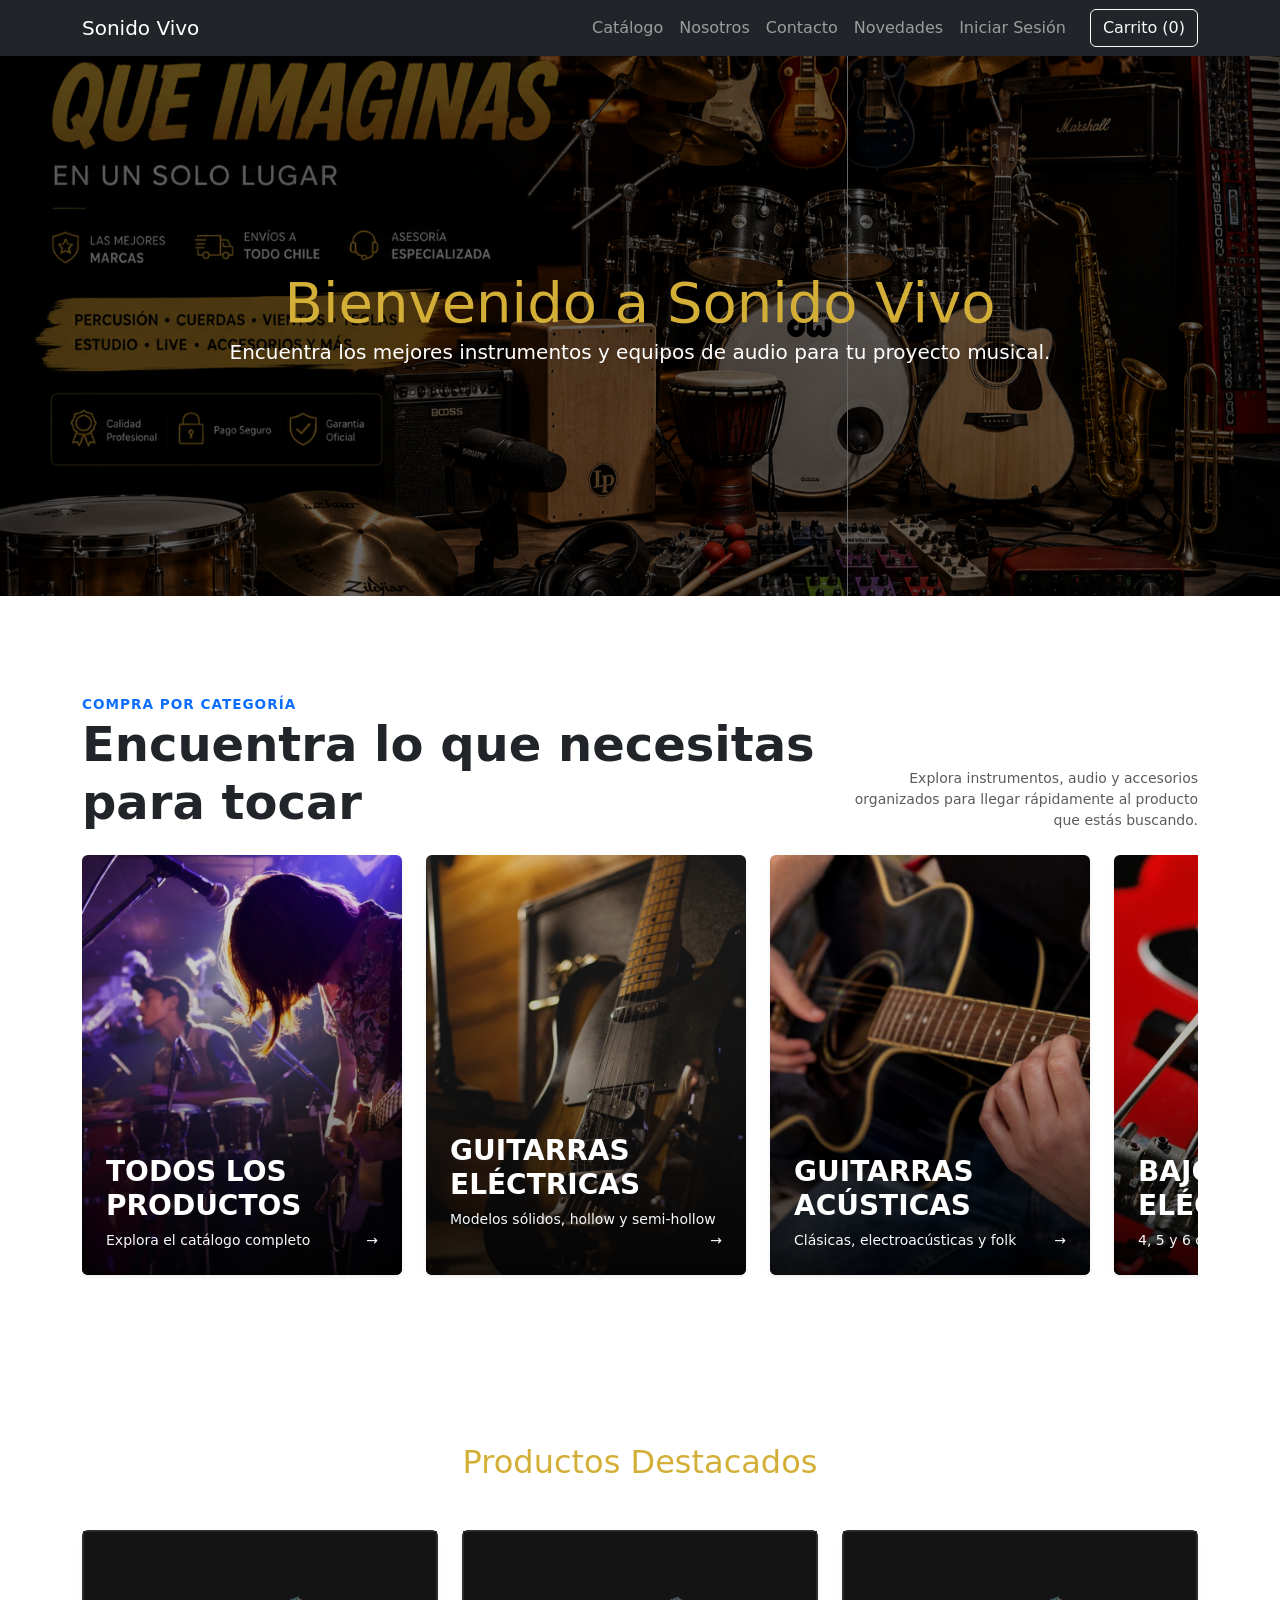
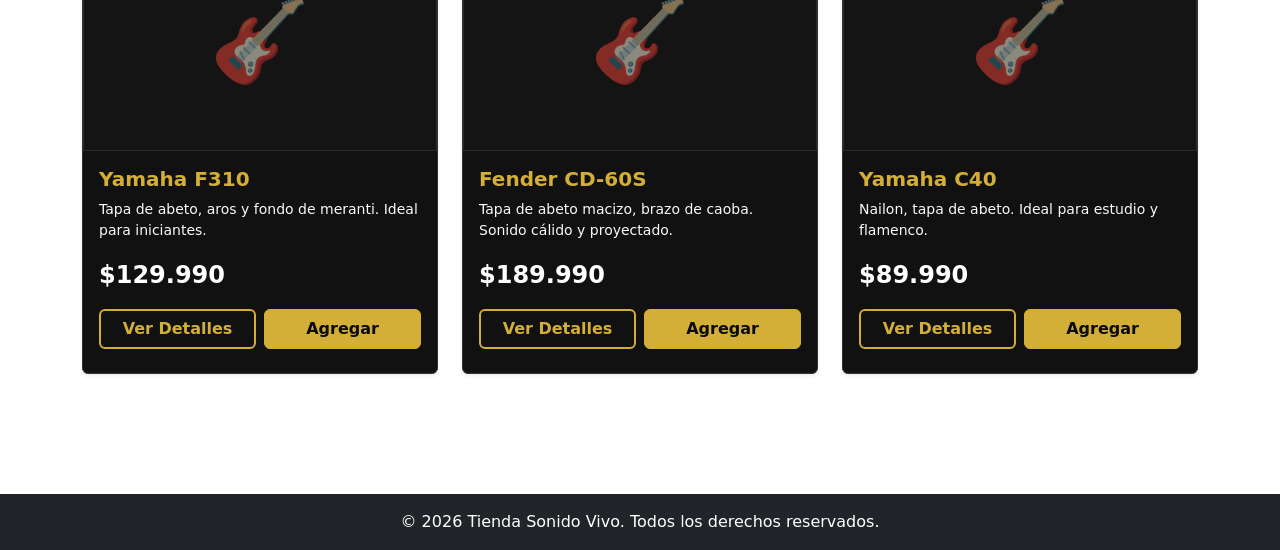
==== publico/index.html @ 6b42f7eb "Estructura de la vista publica y admin Tiene la logica del js y la vista html  que ve el publico y e" ====
<!DOCTYPE html>
<html lang="es">
<head>
    <meta charset="UTF-8">
    <meta name="viewport" content="width=device-width, initial-scale=1.0">
    <title>Sonido Vivo - Luxury Instruments</title>
    <!--Bootstrap-->
    <link href="https://cdn.jsdelivr.net/npm/bootstrap@5.3.8/dist/css/bootstrap.min.css" rel="stylesheet" integrity="sha384-sRIl4kxILFvY47J16cr9ZwB07vP4J8+LH7qKQnuqkuIAvNWLzeN8tE5YBujZqJLB" crossorigin="anonymous">
    <!--Css-->
    <link rel="stylesheet" href="../css/general.css">
</head>
<body>

    <!--Encabezado y navBar-->
    <header>
        <nav class="navbar navbar-expand-lg navbar-dark bg-dark">
        <div class="container">
            <a class="navbar-brand" href="index.html">Sonido Vivo</a>
            <button class="navbar-toggler" type="button" data-bs-toggle="collapse" data-bs-target="#menuPrincipal">
                <span class="navbar-toggler-icon"></span>
            </button>
            <div class="collapse navbar-collapse" id="menuPrincipal">
                <ul class="navbar-nav ms-auto">
                    <li class="nav-item"><a class="nav-link" href="catalogo_general.html">Catálogo</a></li>
                    <li class="nav-item"><a class="nav-link" href="nosotros.html">Nosotros</a></li>
                    <li class="nav-item"><a class="nav-link" href="contacto.html">Contacto</a></li>
                    <li class="nav-item"><a class="nav-link" href="novedades.html">Novedades</a></li>
                    <li class="nav-item"><a class="nav-link" href="login.html">Iniciar Sesión</a></li>
                </ul>
                <!-- Botón del carrito que abre el panel lateral -->
                <button class="btn btn-outline-light ms-3" type="button" data-bs-toggle="offcanvas" data-bs-target="#panelCarrito">
                    Carrito (<span id="contador-carrito">0</span>)
                </button>
            </div>
        </div>
        </nav>
    </header>
    

    <!-- Sección principal con Carrusel de Fondo -->
    <header class="position-relative w-100 hero-carrusel">
        
        <!-- Capa 1: Carrusel Autoplay (Fondo) -->
        <div id="carruselHeader" class="carousel slide carousel-fade h-100" data-bs-ride="carousel" data-bs-pause="false">
            <div class="carousel-inner h-100">
                <!-- Imagen 1 -->
                <div class="carousel-item active h-100" data-bs-interval="3500">
                    <img src="../img/banner1.png" class="d-block w-100 h-100" alt="Fondo Sonido Vivo 1">
                </div>
                <!-- Imagen 2 -->
                <div class="carousel-item h-100" data-bs-interval="3500">
                    <img src="../img/banner2.png" class="d-block w-100 h-100" alt="Fondo Sonido Vivo 2">
                </div>
                <!-- Imagen 3 -->
                <div class="carousel-item h-100" data-bs-interval="3500">
                    <img src="../img/banner3.png" class="d-block w-100 h-100" alt="Fondo Sonido Vivo 3">
                </div>
            </div>
        </div>

        <!-- Capa 2: Filtro oscuro -->
        <div class="position-absolute top-0 start-0 w-100 h-100 hero-capa-oscura"></div>

        <!-- Capa 3: Contenido estático sobre las imágenes -->
        <div class="position-absolute top-0 start-0 w-100 h-100 d-flex flex-column align-items-center justify-content-center text-center text-white hero-contenido">
            <div class="container">
                <h1 class="display-4 fw-bold, text-gold mb-0">Bienvenido a Sonido Vivo</h1>
                <p class="lead">Encuentra los mejores instrumentos y equipos de audio para tu proyecto musical.</p>
            </div>
        </div>
        
    </header>


    <!-- BUSCAR POR CATEGORIA-->
    <section class="container my-5 py-5">
        <div class="row mb-4 align-items-end">
            <div class="col-md-8">
                <span class="text-primary fw-bold text-uppercase" style="letter-spacing: 1px; font-size: 0.85rem;">Compra por categoría</span>
                <h2 class="display-5 fw-bold mb-0 text-dark">Encuentra lo que necesitas para tocar</h2>
            </div>
            <div class="col-md-4 text-md-end mt-3 mt-md-0 text-muted">
                <p class="mb-0 small">Explora instrumentos, audio y accesorios organizados para llegar rápidamente al producto que estás buscando.</p>
            </div>
        </div>

        <!-- Carrusel Horizontal -->
        <div class="d-flex flex-nowrap overflow-auto gap-4 pb-4" style="scrollbar-width: thin;">
            
            <!-- Tarjeta: Todos los productos -->
            <a href="catalogo_general.html" class="card text-white text-decoration-none border-0 shadow-sm flex-shrink-0 tarjeta-categoria" style="width: 320px; min-height: 420px;">
                <img src="../img/todos.webp" alt="Todos los productos" class="img-fondo">
                <div class="capa-gradiente"></div>
                <div class="card-body d-flex flex-column justify-content-end p-4 contenido-texto">
                    <h3 class="card-title fw-bold text-white text-uppercase">Todos los productos</h3>
                    <p class="card-text small text-light mb-0">Explora el catálogo completo <span class="float-end">→</span></p>
                </div>
            </a>

            <!-- Tarjeta: Guitarras Eléctricas -->
            <a href="catalogo_general.html?categoria=Guitarras Eléctricas" class="card text-white text-decoration-none border-0 shadow-sm flex-shrink-0 tarjeta-categoria" style="width: 320px; min-height: 420px;">
                <img src="../img/guitarras/guitarra_e.avif" alt="Guitarras Eléctricas" class="img-fondo">
                <div class="capa-gradiente"></div>
                <div class="card-body d-flex flex-column justify-content-end p-4 contenido-texto">
                    <h3 class="card-title fw-bold text-white text-uppercase">Guitarras Eléctricas</h3>
                    <p class="card-text small text-light mb-0">Modelos sólidos, hollow y semi-hollow <span class="float-end">→</span></p>
                </div>
            </a>

            <!-- Tarjeta: Guitarras Acústicas -->
            <a href="catalogo_general.html?categoria=Guitarras Acústicas" class="card text-white text-decoration-none border-0 shadow-sm flex-shrink-0 tarjeta-categoria" style="width: 320px; min-height: 420px;">
                <img src="../img/guitarras/guitarracatalogoHD.jpg" alt="Guitarras Acústicas" class="img-fondo">
                <div class="capa-gradiente"></div>
                <div class="card-body d-flex flex-column justify-content-end p-4 contenido-texto">
                    <h3 class="card-title fw-bold text-white text-uppercase">Guitarras Acústicas</h3>
                    <p class="card-text small text-light mb-0">Clásicas, electroacústicas y folk <span class="float-end">→</span></p>
                </div>
            </a>

            <!-- Tarjeta: Bajos Eléctricos -->
            <a href="catalogo_general.html?categoria=Bajos Eléctricos" class="card text-white text-decoration-none border-0 shadow-sm flex-shrink-0 tarjeta-categoria" style="width: 320px; min-height: 420px;">
                <img src="../img/bajos/bajos.jpg" alt="Bajos Eléctricos" class="img-fondo">
                <div class="capa-gradiente"></div>
                <div class="card-body d-flex flex-column justify-content-end p-4 contenido-texto">
                    <h3 class="card-title fw-bold text-white text-uppercase">Bajos Eléctricos</h3>
                    <p class="card-text small text-light mb-0">4, 5 y 6 cuerdas <span class="float-end">→</span></p>
                </div>
            </a>

            <!-- Tarjeta: Baterías -->
            <a href="catalogo_general.html?categoria=Baterías" class="card text-white text-decoration-none border-0 shadow-sm flex-shrink-0 tarjeta-categoria" style="width: 320px; min-height: 420px;">
                <img src="../img/baterias/drumscatalogoHD.jpg" alt="Baterías" class="img-fondo">
                <div class="capa-gradiente"></div>
                <div class="card-body d-flex flex-column justify-content-end p-4 contenido-texto">
                    <h3 class="card-title fw-bold text-white text-uppercase">Baterías</h3>
                    <p class="card-text small text-light mb-0">Acústicas, electrónicas y percusión <span class="float-end">→</span></p>
                </div>
            </a>

            <!-- Tarjeta: Teclados y Pianos -->
            <a href="catalogo_general.html?categoria=Teclados y Pianos" class="card text-white text-decoration-none border-0 shadow-sm flex-shrink-0 tarjeta-categoria" style="width: 320px; min-height: 420px;">
                <img src="../img/teclados/pianocatalogoHD.jpg" alt="Teclados y Pianos" class="img-fondo">
                <div class="capa-gradiente"></div>
                <div class="card-body d-flex flex-column justify-content-end p-4 contenido-texto">
                    <h3 class="card-title fw-bold text-white text-uppercase">Teclados y Pianos</h3>
                    <p class="card-text small text-light mb-0">Sintetizadores, controladores y pianos <span class="float-end">→</span></p>
                </div>
            </a>
            
            <!-- Tarjeta: Amplificadores -->
            <a href="catalogo_general.html?categoria=Amplificadores" class="card text-white text-decoration-none border-0 shadow-sm flex-shrink-0 tarjeta-categoria" style="width: 320px; min-height: 420px;">
                <img src="../img/amplificadores/amplificadores.jpg" alt="Amplificadores" class="img-fondo">
                <div class="capa-gradiente"></div>
                <div class="card-body d-flex flex-column justify-content-end p-4 contenido-texto">
                    <h3 class="card-title fw-bold text-white text-uppercase">Amplificadores</h3>
                    <p class="card-text small text-light mb-0">Cabezales, combos y gabinetes <span class="float-end">→</span></p>
                </div>
            </a>

            <!-- Tarjeta: Micrófonos -->
            <a href="catalogo_general.html?categoria=Micrófonos" class="card text-white text-decoration-none border-0 shadow-sm flex-shrink-0 tarjeta-categoria" style="width: 320px; min-height: 420px;">
                <img src="../img/microfonos/microfonos.jpg" alt="Micrófonos" class="img-fondo">
                <div class="capa-gradiente"></div>
                <div class="card-body d-flex flex-column justify-content-end p-4 contenido-texto">
                    <h3 class="card-title fw-bold text-white text-uppercase">Micrófonos</h3>
                    <p class="card-text small text-light mb-0">Dinámicos, condensador y cintas <span class="float-end">→</span></p>
                </div>
            </a>

            <!-- Tarjeta: Pedales de Efectos -->
            <a href="catalogo_general.html?categoria=Pedales de Efectos" class="card text-white text-decoration-none border-0 shadow-sm flex-shrink-0 tarjeta-categoria" style="width: 320px; min-height: 420px;">
                <img src="../img/pedales/pedales.avif" alt="Pedales de Efectos" class="img-fondo">
                <div class="capa-gradiente"></div>
                <div class="card-body d-flex flex-column justify-content-end p-4 contenido-texto">
                    <h3 class="card-title fw-bold text-white text-uppercase">Pedales de Efectos</h3>
                    <p class="card-text small text-light mb-0">Distorsión, modulación y multiefectos <span class="float-end">→</span></p>
                </div>
            </a>

            <!-- Tarjeta: Accesorios -->
            <a href="catalogo_general.html?categoria=Accesorios" class="card text-white text-decoration-none border-0 shadow-sm flex-shrink-0 tarjeta-categoria" style="width: 320px; min-height: 420px;">
                <img src="../img/accesorios/accesorios.avif" alt="Accesorios" class="img-fondo">
                <div class="capa-gradiente"></div>
                <div class="card-body d-flex flex-column justify-content-end p-4 contenido-texto">
                    <h3 class="card-title fw-bold text-white text-uppercase">Accesorios</h3>
                    <p class="card-text small text-light mb-0">Cables, cuerdas, uñetas y fundas <span class="float-end">→</span></p>
                </div>
            </a>

            <!-- Tarjeta: Estudio y Grabación -->
            <a href="catalogo_general.html?categoria=Estudio y Grabación" class="card text-white text-decoration-none border-0 shadow-sm flex-shrink-0 tarjeta-categoria" style="width: 320px; min-height: 420px;">
                <img src="../img/estudio/audiocatalogoHD.jpg" alt="Estudio y Grabación" class="img-fondo">
                <div class="capa-gradiente"></div>
                <div class="card-body d-flex flex-column justify-content-end p-4 contenido-texto">
                    <h3 class="card-title fw-bold text-white text-uppercase">Estudio y Grabación</h3>
                    <p class="card-text small text-light mb-0">Interfaces, monitores y software <span class="float-end">→</span></p>
                </div>
            </a>

        </div>
    </section>



        <!-- PRODUCTOS DESTACADOS-->
        
        <main class="container my-5 py-5">
            <h2 class="text-center mb-5 text-gold">Productos Destacados</h2>
            
            <!-- Contenedor vacío. JavaScript inyectará las 3 tarjetas aquí -->
            <div class="row justify-content-center" id="contenedor-destacados">
            </div>
        </main>

    <!--carrito-->
    <div class="offcanvas offcanvas-end" tabindex="-1" id="panelCarrito">
        <div class="offcanvas-header bg-light">
            <h5 class="offcanvas-title">Tu Selección</h5>
            <button type="button" class="btn-close" data-bs-dismiss="offcanvas"></button>
        </div>
        <div class="offcanvas-body d-flex flex-column">
            <ul id="lista-carrito" class="list-group mb-3 flex-grow-1"></ul>
            <div class="mt-auto border-top pt-3">
                <div class="d-flex justify-content-between fw-bold fs-5 mb-3">
                    <span>Total:</span>
                    <span id="total-carrito">$0</span>
                </div>
                <button class="btn btn-success w-100">Finalizar Compra</button>
            </div>
        </div>
    </div>


    <!-- Pie de página -->
    <footer class="bg-dark text-white text-center py-3 mt-auto">
        <div class="container">
            <p class="mb-0">&copy; 2026 Tienda Sonido Vivo. Todos los derechos reservados.</p>
        </div>
    </footer>

    <!--Script Bootstrap para telefono (oh guau)-->
    <script src="https://cdn.jsdelivr.net/npm/bootstrap@5.3.0/dist/js/bootstrap.bundle.min.js"></script>
    <!--Nuestro js-->
    <script src="../js/main.js"></script>
    <script src="../js/catalogo.js"></script>
</body>
</html>
---- css/general.css ----
/* =========================================
   1. TEMA LUXURY Y COLORES BASE
   ========================================= */
body.bg-luxury {
    background-color: #0a0a0a !important;
    color: #e0e0e0 !important;
}

/* Color Dorado Premium */
.text-gold {
    color: #D4AF37 !important;
}

.border-gold {
    border-color: #D4AF37 !important;
}

/* Fondos oscuros para cajas y tarjetas */
.bg-dark-luxury {
    background-color: #141414 !important;
    border: 1px solid #2a2a2a;
}

/* =========================================
   2. BOTONES
   ========================================= */
.btn-gold {
    background-color: #D4AF37 !important;
    color: #0a0a0a !important;
    border: 1px solid #D4AF37 !important;
    transition: all 0.3s ease;
}

.btn-gold:hover {
    background-color: #0a0a0a !important;
    color: #D4AF37 !important;
    border-color: #D4AF37 !important;
}

.btn-outline-gold {
    background-color: transparent !important;
    color: #D4AF37 !important;
    border: 2px solid #D4AF37 !important;
    transition: all 0.3s ease;
}

.btn-outline-gold:hover {
    background-color: #D4AF37 !important;
    color: #0a0a0a !important;
}

/* =========================================
   3. TARJETAS, LISTAS Y FORMULARIOS
   ========================================= */
.card-luxury {
    background-color: #111 !important;
    border: 1px solid #333 !important;
    transition: transform 0.3s, border-color 0.3s;
}

.card-luxury:hover {
    transform: translateY(-5px);
    border-color: #D4AF37 !important;
}

.list-group-item-luxury {
    background-color: #1a1a1a;
    border: 1px solid #333;
    color: #e0e0e0;
}

.form-control, .form-select {
    background-color: #1a1a1a !important;
    color: #fff !important;
    border: 1px solid #444 !important;
}

.form-control:focus, .form-select:focus {
    background-color: #222 !important;
    color: #D4AF37 !important;
    border-color: #D4AF37 !important;
    box-shadow: 0 0 0 0.25rem rgba(212, 175, 55, 0.25) !important;
}

/* =========================================
   4. INDEX: CARRUSEL PRINCIPAL (HERO)
   ========================================= */
.titulo-principal {
    font-size: 5rem;
    font-weight: 900;
    letter-spacing: 4px;
    text-shadow: 2px 2px 8px rgba(0, 0, 0, 0.9), 0px 0px 20px rgba(212, 175, 55, 0.6);
}

@media (max-width: 768px) {
    .titulo-principal { font-size: 3rem; }
}

.hero-carrusel {
    height: 60vh;
    overflow: hidden;
}

/* Evita que las imágenes del carrusel se deformen */
.hero-carrusel .carousel-item img {
    object-fit: cover;
}

/* Filtro oscuro para dar contraste al texto blanco */
.hero-capa-oscura {
    background-color: rgba(0, 0, 0, 0.6);
    z-index: 1;
}

/* Mantiene el texto por encima del carrusel y del filtro oscuro */
.hero-contenido {
    z-index: 2;
}

/* =========================================
   5. INDEX: CATEGORÍAS (GALERÍA)
   ========================================= */
.tarjeta-categoria {
    overflow: hidden; /* Evita que el zoom se salga de los bordes */
    position: relative;
}

.tarjeta-categoria .img-fondo {
    position: absolute;
    top: 0;
    left: 0;
    width: 100%;
    height: 100%;
    object-fit: cover; /* Evita que la imagen se deforme al estirarse */
    transition: transform 0.5s ease;
    z-index: 1;
}

/* Al pasar el mouse, la imagen crece un 10% (Corregido a .img-fondo) */
.tarjeta-categoria:hover .img-fondo {
    transform: scale(1.1); 
}

/* Gradiente para que el texto blanco resalte siempre */
.tarjeta-categoria .capa-gradiente {
    position: absolute;
    top: 0;
    left: 0;
    width: 100%;
    height: 100%;
    background: linear-gradient(to top, rgba(0,0,0,0.85) 0%, rgba(0,0,0,0.3) 50%, rgba(0,0,0,0.1) 100%);
    z-index: 2;
}

.tarjeta-categoria .contenido-texto {
    position: relative;
    z-index: 3; /* Mantiene el texto por encima del fondo y el gradiente */
}

/* =========================================
   6. ANIMACIONES Y PATRONES INFINITOS
   ========================================= */
@keyframes moverFondoDiagonal {
    0% {
        background-position: 0 0;
    }
    100% {
        background-position: 500px 500px;
    }
}

.bg-patron-infinito {
    /* Combinamos una capa oscura semi-transparente con la imagen de fondo */
    background-image: 
        linear-gradient(rgba(10, 10, 10, 0.75), rgba(10, 10, 10, 0.75)), 
        url('Imagenes/bg-logos.png'); 
    background-repeat: repeat;
    background-size: 800px; 
    background-color: #0a0a0a; 
    animation: moverFondoDiagonal 40s linear infinite; 
}
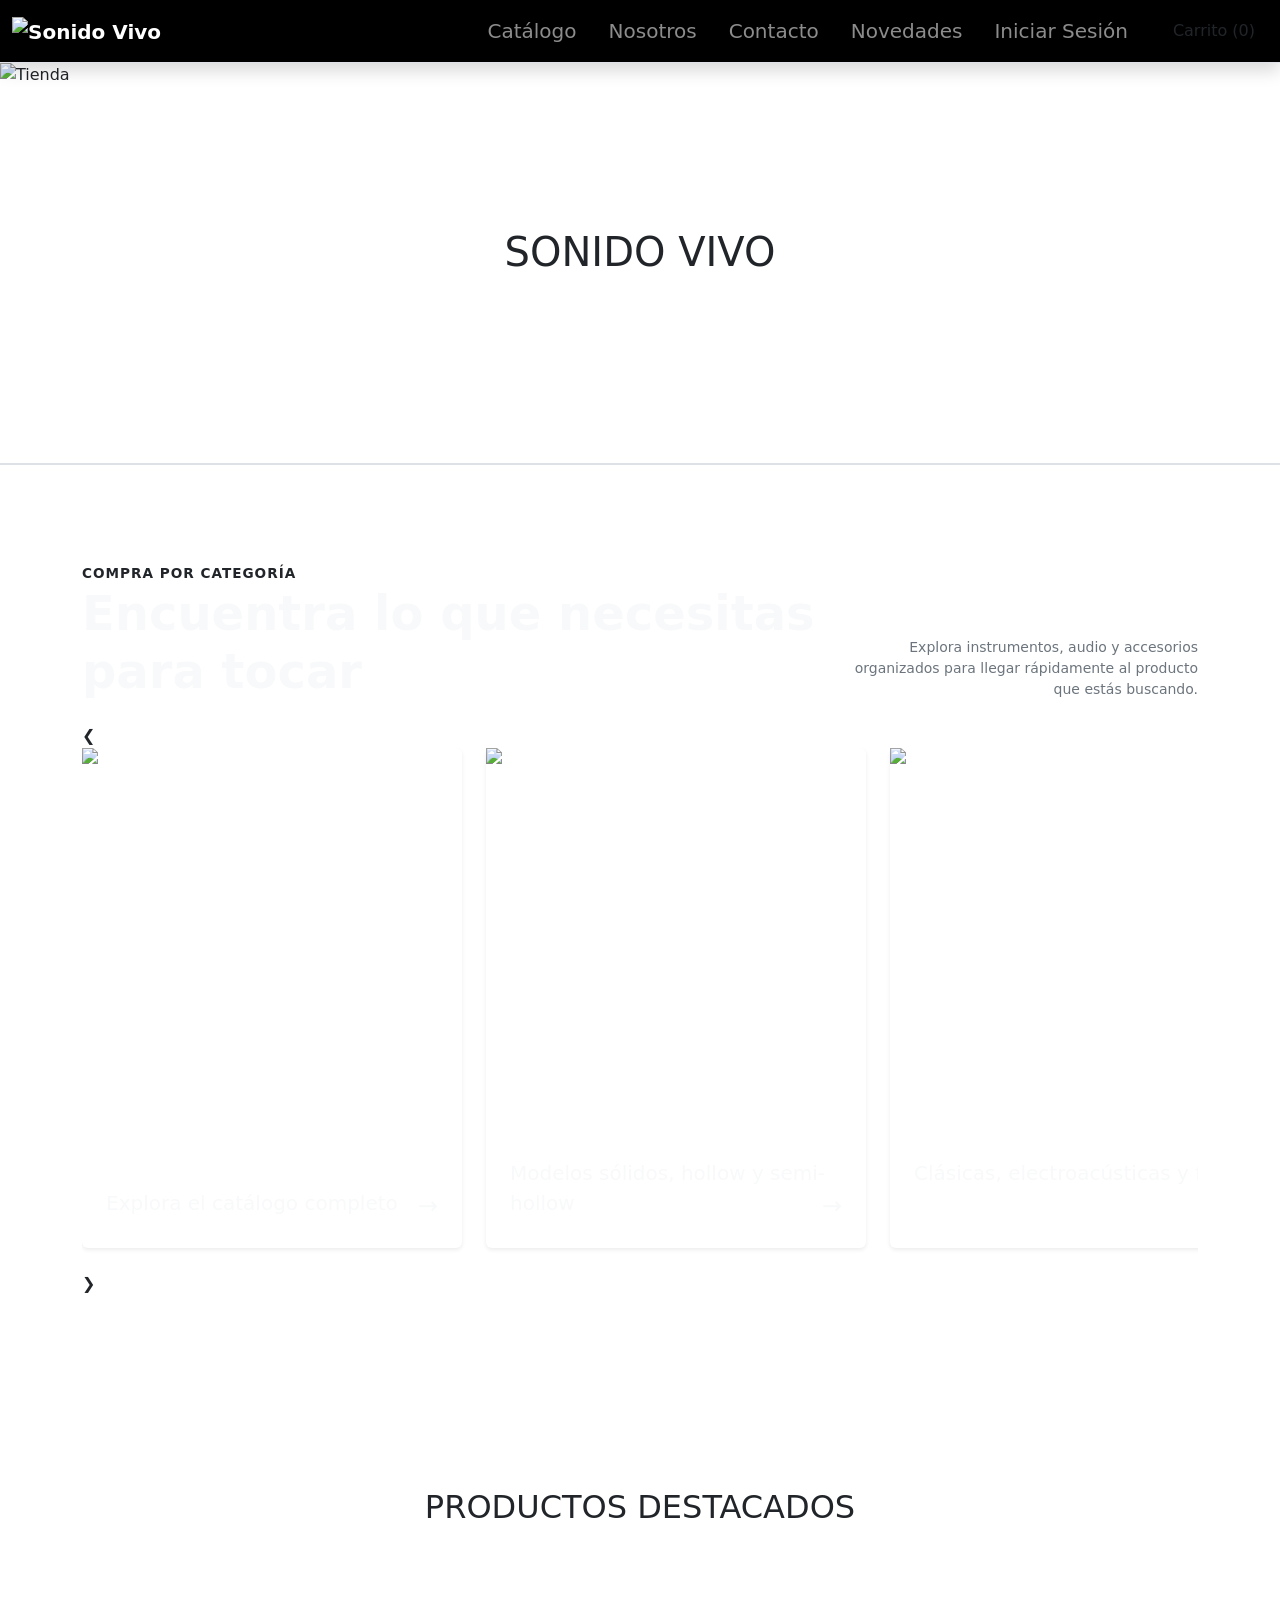
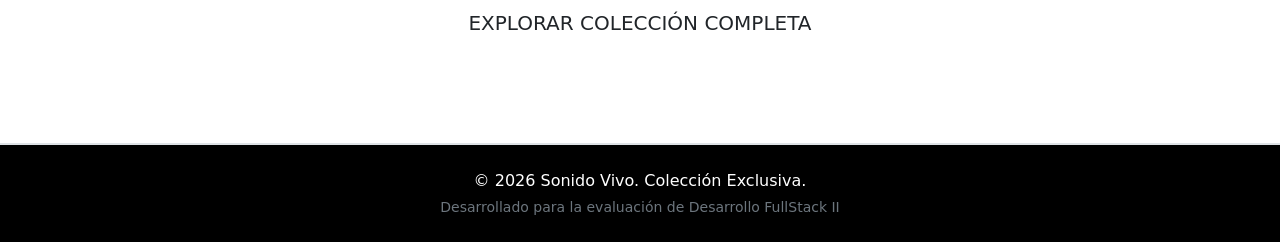
==== commit ecd8948e: "Actualización estilo css Se actualizó el estilo de la página para tener un entorno más "lujoso". Est" ====
--- a/publico/index.html
+++ b/publico/index.html
@@ -4,244 +4,230 @@
     <meta charset="UTF-8">
     <meta name="viewport" content="width=device-width, initial-scale=1.0">
     <title>Sonido Vivo - Luxury Instruments</title>
-    <!--Bootstrap-->
-    <link href="https://cdn.jsdelivr.net/npm/bootstrap@5.3.8/dist/css/bootstrap.min.css" rel="stylesheet" integrity="sha384-sRIl4kxILFvY47J16cr9ZwB07vP4J8+LH7qKQnuqkuIAvNWLzeN8tE5YBujZqJLB" crossorigin="anonymous">
-    <!--Css-->
-    <link rel="stylesheet" href="../css/general.css">
+    <link href="https://cdn.jsdelivr.net/npm/bootstrap@5.3.2/dist/css/bootstrap.min.css" rel="stylesheet">
+    <link rel="stylesheet" href="css/general.css">
 </head>
-<body>
-
-    <!--Encabezado y navBar-->
-    <header>
-        <nav class="navbar navbar-expand-lg navbar-dark bg-dark">
-        <div class="container">
-            <a class="navbar-brand" href="index.html">Sonido Vivo</a>
-            <button class="navbar-toggler" type="button" data-bs-toggle="collapse" data-bs-target="#menuPrincipal">
-                <span class="navbar-toggler-icon"></span>
+<body class="bg-patron-infinito d-flex flex-column min-vh-100">
+
+    <header class="position-relative border-bottom border-gold border-2">
+        <nav class="navbar navbar-expand-lg navbar-dark bg-black sticky-top shadow border-bottom border-gold">
+            <div class="container-fluid">
+                <a class="navbar-brand text-gold fw-bold p-0" href="index.html">
+                    <img src="img/logosonidovivo.png" alt="Sonido Vivo" width="100" height="70" style="object-fit: contain;">
+                </a>
+                <button class="navbar-toggler border-gold" type="button" data-bs-toggle="collapse" data-bs-target="#menuPrincipal">
+                    <span class="navbar-toggler-icon"></span>
+                </button>
+                <div class="collapse navbar-collapse" id="menuPrincipal">
+                    <ul class="navbar-nav ms-auto align-items-center">
+                        <li class="nav-item"><a class="nav-link fs-5 px-3 fw-medium" href="catalogo_general.html">Catálogo</a></li>
+                        <li class="nav-item"><a class="nav-link fs-5 px-3 fw-medium" href="nosotros.html">Nosotros</a></li>
+                        <li class="nav-item"><a class="nav-link fs-5 px-3 fw-medium" href="contacto.html">Contacto</a></li>
+                        <li class="nav-item"><a class="nav-link fs-5 px-3 fw-medium" href="novedades.html">Novedades</a></li>
+                        <li class="nav-item"><a class="nav-link fs-5 px-3 fw-medium" href="login.html">Iniciar Sesión</a></li>
+                    </ul>
+                    <button class="btn btn-outline-gold ms-lg-3 my-2 my-lg-0" type="button" data-bs-toggle="offcanvas" data-bs-target="#panelCarrito">
+                        Carrito (<span id="contador-carrito">0</span>)
+                    </button>
+                </div>
+            </div>
+        </nav>
+
+        <div class="position-absolute top-50 start-50 translate-middle text-center w-100" style="z-index: 10; pointer-events: none; margin-top: 20px;">
+            <h1 class="titulo-principal text-gold mb-0">SONIDO VIVO</h1>
+        </div>
+
+        <div id="carruselSonidoVivo" class="carousel slide" data-bs-ride="carousel">
+            <div class="carousel-indicators">
+                <button type="button" data-bs-target="#carruselSonidoVivo" data-bs-slide-to="0" class="active" aria-current="true"></button>
+                <button type="button" data-bs-target="#carruselSonidoVivo" data-bs-slide-to="1"></button>
+                <button type="button" data-bs-target="#carruselSonidoVivo" data-bs-slide-to="2"></button>
+            </div>
+            <div class="carousel-inner">
+                <div class="carousel-item active" data-bs-interval="5000">
+                    <img src="img/banner1.png" class="d-block w-100" alt="Tienda" style="height: 400px; object-fit: cover;">
+                </div>
+                <div class="carousel-item" data-bs-interval="5000">
+                    <img src="img/Guitarras.png" class="d-block w-100" alt="Guitarras" style="height: 400px; object-fit: cover;">
+                </div>
+                <div class="carousel-item" data-bs-interval="5000">
+                    <img src="img/intrumentosvarios.png" class="d-block w-100" alt="Percusión" style="height: 400px; object-fit: cover;">
+                </div>
+            </div>
+            <button class="carousel-control-prev" type="button" data-bs-target="#carruselSonidoVivo" data-bs-slide="prev">
+                <span class="carousel-control-prev-icon" aria-hidden="true"></span>
+                <span class="visually-hidden">Anterior</span>
             </button>
-            <div class="collapse navbar-collapse" id="menuPrincipal">
-                <ul class="navbar-nav ms-auto">
-                    <li class="nav-item"><a class="nav-link" href="catalogo_general.html">Catálogo</a></li>
-                    <li class="nav-item"><a class="nav-link" href="nosotros.html">Nosotros</a></li>
-                    <li class="nav-item"><a class="nav-link" href="contacto.html">Contacto</a></li>
-                    <li class="nav-item"><a class="nav-link" href="novedades.html">Novedades</a></li>
-                    <li class="nav-item"><a class="nav-link" href="login.html">Iniciar Sesión</a></li>
-                </ul>
-                <!-- Botón del carrito que abre el panel lateral -->
-                <button class="btn btn-outline-light ms-3" type="button" data-bs-toggle="offcanvas" data-bs-target="#panelCarrito">
-                    Carrito (<span id="contador-carrito">0</span>)
-                </button>
-            </div>
-        </div>
-        </nav>
+            <button class="carousel-control-next" type="button" data-bs-target="#carruselSonidoVivo" data-bs-slide="next">
+                <span class="carousel-control-next-icon" aria-hidden="true"></span>
+                <span class="visually-hidden">Siguiente</span>
+            </button>
+        </div>
     </header>
-    
-
-    <!-- Sección principal con Carrusel de Fondo -->
-    <header class="position-relative w-100 hero-carrusel">
-        
-        <!-- Capa 1: Carrusel Autoplay (Fondo) -->
-        <div id="carruselHeader" class="carousel slide carousel-fade h-100" data-bs-ride="carousel" data-bs-pause="false">
-            <div class="carousel-inner h-100">
-                <!-- Imagen 1 -->
-                <div class="carousel-item active h-100" data-bs-interval="3500">
-                    <img src="../img/banner1.png" class="d-block w-100 h-100" alt="Fondo Sonido Vivo 1">
-                </div>
-                <!-- Imagen 2 -->
-                <div class="carousel-item h-100" data-bs-interval="3500">
-                    <img src="../img/banner2.png" class="d-block w-100 h-100" alt="Fondo Sonido Vivo 2">
-                </div>
-                <!-- Imagen 3 -->
-                <div class="carousel-item h-100" data-bs-interval="3500">
-                    <img src="../img/banner3.png" class="d-block w-100 h-100" alt="Fondo Sonido Vivo 3">
-                </div>
-            </div>
-        </div>
-
-        <!-- Capa 2: Filtro oscuro -->
-        <div class="position-absolute top-0 start-0 w-100 h-100 hero-capa-oscura"></div>
-
-        <!-- Capa 3: Contenido estático sobre las imágenes -->
-        <div class="position-absolute top-0 start-0 w-100 h-100 d-flex flex-column align-items-center justify-content-center text-center text-white hero-contenido">
-            <div class="container">
-                <h1 class="display-4 fw-bold, text-gold mb-0">Bienvenido a Sonido Vivo</h1>
-                <p class="lead">Encuentra los mejores instrumentos y equipos de audio para tu proyecto musical.</p>
-            </div>
-        </div>
-        
-    </header>
-
-
-    <!-- BUSCAR POR CATEGORIA-->
+
     <section class="container my-5 py-5">
         <div class="row mb-4 align-items-end">
             <div class="col-md-8">
-                <span class="text-primary fw-bold text-uppercase" style="letter-spacing: 1px; font-size: 0.85rem;">Compra por categoría</span>
-                <h2 class="display-5 fw-bold mb-0 text-dark">Encuentra lo que necesitas para tocar</h2>
-            </div>
-            <div class="col-md-4 text-md-end mt-3 mt-md-0 text-muted">
-                <p class="mb-0 small">Explora instrumentos, audio y accesorios organizados para llegar rápidamente al producto que estás buscando.</p>
-            </div>
-        </div>
-
-        <!-- Carrusel Horizontal -->
-        <div class="d-flex flex-nowrap overflow-auto gap-4 pb-4" style="scrollbar-width: thin;">
+                <span class="text-gold fw-bold text-uppercase" style="letter-spacing: 1px; font-size: 0.85rem;">Compra por categoría</span>
+                <h2 class="display-5 fw-bold mb-0 text-light">Encuentra lo que necesitas para tocar</h2>
+            </div>
+            <div class="col-md-4 text-md-end mt-3 mt-md-0">
+                <p class="mb-0 small text-secondary">Explora instrumentos, audio y accesorios organizados para llegar rápidamente al producto que estás buscando.</p>
+            </div>
+        </div>
+
+        <!-- Envoltorio relativo para posicionar las zonas de scroll -->
+        <div class="position-relative">
             
-            <!-- Tarjeta: Todos los productos -->
-            <a href="catalogo_general.html" class="card text-white text-decoration-none border-0 shadow-sm flex-shrink-0 tarjeta-categoria" style="width: 320px; min-height: 420px;">
-                <img src="../img/todos.webp" alt="Todos los productos" class="img-fondo">
-                <div class="capa-gradiente"></div>
-                <div class="card-body d-flex flex-column justify-content-end p-4 contenido-texto">
-                    <h3 class="card-title fw-bold text-white text-uppercase">Todos los productos</h3>
-                    <p class="card-text small text-light mb-0">Explora el catálogo completo <span class="float-end">→</span></p>
-                </div>
-            </a>
-
-            <!-- Tarjeta: Guitarras Eléctricas -->
-            <a href="catalogo_general.html?categoria=Guitarras Eléctricas" class="card text-white text-decoration-none border-0 shadow-sm flex-shrink-0 tarjeta-categoria" style="width: 320px; min-height: 420px;">
-                <img src="../img/guitarras/guitarra_e.avif" alt="Guitarras Eléctricas" class="img-fondo">
-                <div class="capa-gradiente"></div>
-                <div class="card-body d-flex flex-column justify-content-end p-4 contenido-texto">
-                    <h3 class="card-title fw-bold text-white text-uppercase">Guitarras Eléctricas</h3>
-                    <p class="card-text small text-light mb-0">Modelos sólidos, hollow y semi-hollow <span class="float-end">→</span></p>
-                </div>
-            </a>
-
-            <!-- Tarjeta: Guitarras Acústicas -->
-            <a href="catalogo_general.html?categoria=Guitarras Acústicas" class="card text-white text-decoration-none border-0 shadow-sm flex-shrink-0 tarjeta-categoria" style="width: 320px; min-height: 420px;">
-                <img src="../img/guitarras/guitarracatalogoHD.jpg" alt="Guitarras Acústicas" class="img-fondo">
-                <div class="capa-gradiente"></div>
-                <div class="card-body d-flex flex-column justify-content-end p-4 contenido-texto">
-                    <h3 class="card-title fw-bold text-white text-uppercase">Guitarras Acústicas</h3>
-                    <p class="card-text small text-light mb-0">Clásicas, electroacústicas y folk <span class="float-end">→</span></p>
-                </div>
-            </a>
-
-            <!-- Tarjeta: Bajos Eléctricos -->
-            <a href="catalogo_general.html?categoria=Bajos Eléctricos" class="card text-white text-decoration-none border-0 shadow-sm flex-shrink-0 tarjeta-categoria" style="width: 320px; min-height: 420px;">
-                <img src="../img/bajos/bajos.jpg" alt="Bajos Eléctricos" class="img-fondo">
-                <div class="capa-gradiente"></div>
-                <div class="card-body d-flex flex-column justify-content-end p-4 contenido-texto">
-                    <h3 class="card-title fw-bold text-white text-uppercase">Bajos Eléctricos</h3>
-                    <p class="card-text small text-light mb-0">4, 5 y 6 cuerdas <span class="float-end">→</span></p>
-                </div>
-            </a>
-
-            <!-- Tarjeta: Baterías -->
-            <a href="catalogo_general.html?categoria=Baterías" class="card text-white text-decoration-none border-0 shadow-sm flex-shrink-0 tarjeta-categoria" style="width: 320px; min-height: 420px;">
-                <img src="../img/baterias/drumscatalogoHD.jpg" alt="Baterías" class="img-fondo">
-                <div class="capa-gradiente"></div>
-                <div class="card-body d-flex flex-column justify-content-end p-4 contenido-texto">
-                    <h3 class="card-title fw-bold text-white text-uppercase">Baterías</h3>
-                    <p class="card-text small text-light mb-0">Acústicas, electrónicas y percusión <span class="float-end">→</span></p>
-                </div>
-            </a>
-
-            <!-- Tarjeta: Teclados y Pianos -->
-            <a href="catalogo_general.html?categoria=Teclados y Pianos" class="card text-white text-decoration-none border-0 shadow-sm flex-shrink-0 tarjeta-categoria" style="width: 320px; min-height: 420px;">
-                <img src="../img/teclados/pianocatalogoHD.jpg" alt="Teclados y Pianos" class="img-fondo">
-                <div class="capa-gradiente"></div>
-                <div class="card-body d-flex flex-column justify-content-end p-4 contenido-texto">
-                    <h3 class="card-title fw-bold text-white text-uppercase">Teclados y Pianos</h3>
-                    <p class="card-text small text-light mb-0">Sintetizadores, controladores y pianos <span class="float-end">→</span></p>
-                </div>
-            </a>
-            
-            <!-- Tarjeta: Amplificadores -->
-            <a href="catalogo_general.html?categoria=Amplificadores" class="card text-white text-decoration-none border-0 shadow-sm flex-shrink-0 tarjeta-categoria" style="width: 320px; min-height: 420px;">
-                <img src="../img/amplificadores/amplificadores.jpg" alt="Amplificadores" class="img-fondo">
-                <div class="capa-gradiente"></div>
-                <div class="card-body d-flex flex-column justify-content-end p-4 contenido-texto">
-                    <h3 class="card-title fw-bold text-white text-uppercase">Amplificadores</h3>
-                    <p class="card-text small text-light mb-0">Cabezales, combos y gabinetes <span class="float-end">→</span></p>
-                </div>
-            </a>
-
-            <!-- Tarjeta: Micrófonos -->
-            <a href="catalogo_general.html?categoria=Micrófonos" class="card text-white text-decoration-none border-0 shadow-sm flex-shrink-0 tarjeta-categoria" style="width: 320px; min-height: 420px;">
-                <img src="../img/microfonos/microfonos.jpg" alt="Micrófonos" class="img-fondo">
-                <div class="capa-gradiente"></div>
-                <div class="card-body d-flex flex-column justify-content-end p-4 contenido-texto">
-                    <h3 class="card-title fw-bold text-white text-uppercase">Micrófonos</h3>
-                    <p class="card-text small text-light mb-0">Dinámicos, condensador y cintas <span class="float-end">→</span></p>
-                </div>
-            </a>
-
-            <!-- Tarjeta: Pedales de Efectos -->
-            <a href="catalogo_general.html?categoria=Pedales de Efectos" class="card text-white text-decoration-none border-0 shadow-sm flex-shrink-0 tarjeta-categoria" style="width: 320px; min-height: 420px;">
-                <img src="../img/pedales/pedales.avif" alt="Pedales de Efectos" class="img-fondo">
-                <div class="capa-gradiente"></div>
-                <div class="card-body d-flex flex-column justify-content-end p-4 contenido-texto">
-                    <h3 class="card-title fw-bold text-white text-uppercase">Pedales de Efectos</h3>
-                    <p class="card-text small text-light mb-0">Distorsión, modulación y multiefectos <span class="float-end">→</span></p>
-                </div>
-            </a>
-
-            <!-- Tarjeta: Accesorios -->
-            <a href="catalogo_general.html?categoria=Accesorios" class="card text-white text-decoration-none border-0 shadow-sm flex-shrink-0 tarjeta-categoria" style="width: 320px; min-height: 420px;">
-                <img src="../img/accesorios/accesorios.avif" alt="Accesorios" class="img-fondo">
-                <div class="capa-gradiente"></div>
-                <div class="card-body d-flex flex-column justify-content-end p-4 contenido-texto">
-                    <h3 class="card-title fw-bold text-white text-uppercase">Accesorios</h3>
-                    <p class="card-text small text-light mb-0">Cables, cuerdas, uñetas y fundas <span class="float-end">→</span></p>
-                </div>
-            </a>
-
-            <!-- Tarjeta: Estudio y Grabación -->
-            <a href="catalogo_general.html?categoria=Estudio y Grabación" class="card text-white text-decoration-none border-0 shadow-sm flex-shrink-0 tarjeta-categoria" style="width: 320px; min-height: 420px;">
-                <img src="../img/estudio/audiocatalogoHD.jpg" alt="Estudio y Grabación" class="img-fondo">
-                <div class="capa-gradiente"></div>
-                <div class="card-body d-flex flex-column justify-content-end p-4 contenido-texto">
-                    <h3 class="card-title fw-bold text-white text-uppercase">Estudio y Grabación</h3>
-                    <p class="card-text small text-light mb-0">Interfaces, monitores y software <span class="float-end">→</span></p>
-                </div>
-            </a>
-
+            <!-- Zona interactiva izquierda (oculta en móviles, visible en escritorio) -->
+            <div id="zona-scroll-izq" class="zona-scroll zona-scroll-izq d-none d-md-flex">
+                <span class="flecha-indicador">❮</span>
+            </div>
+
+            <!-- Contenedor principal de las tarjetas -->
+            <div id="contenedor-categorias" class="d-flex flex-nowrap gap-4 pb-4 ocultar-scrollbar" style="overflow-x: auto; scroll-behavior: smooth;">
+                
+                <a href="catalogo_general.html" class="card text-white text-decoration-none border-0 shadow-sm flex-shrink-0 tarjeta-categoria" style="width: 380px; min-height: 500px;">
+                    <img src="img/todos.webp" alt="Todos los productos" class="img-fondo">
+                    <div class="capa-gradiente"></div>
+                    <div class="card-body d-flex flex-column justify-content-end p-4 contenido-texto">
+                        <h3 class="card-title fw-bold text-white text-uppercase fs-3">Todos los productos</h3>
+                        <p class="card-text fs-5 text-light mb-0">Explora el catálogo completo <span class="float-end fs-4">→</span></p>
+                    </div>
+                </a>
+                
+                <a href="catalogo_general.html?categoria=Guitarras Eléctricas" class="card text-white text-decoration-none border-0 shadow-sm flex-shrink-0 tarjeta-categoria" style="width: 380px; min-height: 500px;">
+                    <img src="img/guitarras/guitarra_e.avif" alt="Guitarras Eléctricas" class="img-fondo">
+                    <div class="capa-gradiente"></div>
+                    <div class="card-body d-flex flex-column justify-content-end p-4 contenido-texto">
+                        <h3 class="card-title fw-bold text-white text-uppercase fs-3">Guitarras Eléctricas</h3>
+                        <p class="card-text fs-5 text-light mb-0">Modelos sólidos, hollow y semi-hollow <span class="float-end fs-4">→</span></p>
+                    </div>
+                </a>
+                
+                <a href="catalogo_general.html?categoria=Guitarras Acústicas" class="card text-white text-decoration-none border-0 shadow-sm flex-shrink-0 tarjeta-categoria" style="width: 380px; min-height: 500px;">
+                    <img src="img/guitarras/guitarracatalogoHD.jpg" alt="Guitarras Acústicas" class="img-fondo">
+                    <div class="capa-gradiente"></div>
+                    <div class="card-body d-flex flex-column justify-content-end p-4 contenido-texto">
+                        <h3 class="card-title fw-bold text-white text-uppercase fs-3">Guitarras Acústicas</h3>
+                        <p class="card-text fs-5 text-light mb-0">Clásicas, electroacústicas y folk <span class="float-end fs-4">→</span></p>
+                    </div>
+                </a>
+                
+                <a href="catalogo_general.html?categoria=Bajos Eléctricos" class="card text-white text-decoration-none border-0 shadow-sm flex-shrink-0 tarjeta-categoria" style="width: 380px; min-height: 500px;">
+                    <img src="img/bajos/bajos.jpg" alt="Bajos Eléctricos" class="img-fondo">
+                    <div class="capa-gradiente"></div>
+                    <div class="card-body d-flex flex-column justify-content-end p-4 contenido-texto">
+                        <h3 class="card-title fw-bold text-white text-uppercase fs-3">Bajos Eléctricos</h3>
+                        <p class="card-text fs-5 text-light mb-0">4, 5 y 6 cuerdas <span class="float-end fs-4">→</span></p>
+                    </div>
+                </a>
+                
+                <a href="catalogo_general.html?categoria=Baterías" class="card text-white text-decoration-none border-0 shadow-sm flex-shrink-0 tarjeta-categoria" style="width: 380px; min-height: 500px;">
+                    <img src="img/baterias/drumscatalogoHD.jpg" alt="Baterías" class="img-fondo">
+                    <div class="capa-gradiente"></div>
+                    <div class="card-body d-flex flex-column justify-content-end p-4 contenido-texto">
+                        <h3 class="card-title fw-bold text-white text-uppercase fs-3">Baterías</h3>
+                        <p class="card-text fs-5 text-light mb-0">Acústicas, electrónicas y percusión <span class="float-end fs-4">→</span></p>
+                    </div>
+                </a>
+                
+                <a href="catalogo_general.html?categoria=Teclados y Pianos" class="card text-white text-decoration-none border-0 shadow-sm flex-shrink-0 tarjeta-categoria" style="width: 380px; min-height: 500px;">
+                    <img src="img/teclados/pianocatalogoHD.jpg" alt="Teclados y Pianos" class="img-fondo">
+                    <div class="capa-gradiente"></div>
+                    <div class="card-body d-flex flex-column justify-content-end p-4 contenido-texto">
+                        <h3 class="card-title fw-bold text-white text-uppercase fs-3">Teclados y Pianos</h3>
+                        <p class="card-text fs-5 text-light mb-0">Sintetizadores, controladores y pianos <span class="float-end fs-4">→</span></p>
+                    </div>
+                </a>
+                
+                <a href="catalogo_general.html?categoria=Amplificadores" class="card text-white text-decoration-none border-0 shadow-sm flex-shrink-0 tarjeta-categoria" style="width: 380px; min-height: 500px;">
+                    <img src="img/amplificadores/amplificadores.jpg" alt="Amplificadores" class="img-fondo">
+                    <div class="capa-gradiente"></div>
+                    <div class="card-body d-flex flex-column justify-content-end p-4 contenido-texto">
+                        <h3 class="card-title fw-bold text-white text-uppercase fs-3">Amplificadores</h3>
+                        <p class="card-text fs-5 text-light mb-0">Cabezales, combos y gabinetes <span class="float-end fs-4">→</span></p>
+                    </div>
+                </a>
+                
+                <a href="catalogo_general.html?categoria=Micrófonos" class="card text-white text-decoration-none border-0 shadow-sm flex-shrink-0 tarjeta-categoria" style="width: 380px; min-height: 500px;">
+                    <img src="img/microfonos/microfonos.jpg" alt="Micrófonos" class="img-fondo">
+                    <div class="capa-gradiente"></div>
+                    <div class="card-body d-flex flex-column justify-content-end p-4 contenido-texto">
+                        <h3 class="card-title fw-bold text-white text-uppercase fs-3">Micrófonos</h3>
+                        <p class="card-text fs-5 text-light mb-0">Dinámicos, condensador y cintas <span class="float-end fs-4">→</span></p>
+                    </div>
+                </a>
+                
+                <a href="catalogo_general.html?categoria=Pedales de Efectos" class="card text-white text-decoration-none border-0 shadow-sm flex-shrink-0 tarjeta-categoria" style="width: 380px; min-height: 500px;">
+                    <img src="img/pedales/pedales.avif" alt="Pedales de Efectos" class="img-fondo">
+                    <div class="capa-gradiente"></div>
+                    <div class="card-body d-flex flex-column justify-content-end p-4 contenido-texto">
+                        <h3 class="card-title fw-bold text-white text-uppercase fs-3">Pedales de Efectos</h3>
+                        <p class="card-text fs-5 text-light mb-0">Distorsión, modulación y multiefectos <span class="float-end fs-4">→</span></p>
+                    </div>
+                </a>
+                
+                <a href="catalogo_general.html?categoria=Accesorios" class="card text-white text-decoration-none border-0 shadow-sm flex-shrink-0 tarjeta-categoria" style="width: 380px; min-height: 500px;">
+                    <img src="img/accesorios/accesorios.avif" alt="Accesorios" class="img-fondo">
+                    <div class="capa-gradiente"></div>
+                    <div class="card-body d-flex flex-column justify-content-end p-4 contenido-texto">
+                        <h3 class="card-title fw-bold text-white text-uppercase fs-3">Accesorios</h3>
+                        <p class="card-text fs-5 text-light mb-0">Cables, cuerdas, uñetas y fundas <span class="float-end fs-4">→</span></p>
+                    </div>
+                </a>
+                
+                <a href="catalogo_general.html?categoria=Estudio y Grabación" class="card text-white text-decoration-none border-0 shadow-sm flex-shrink-0 tarjeta-categoria" style="width: 380px; min-height: 500px;">
+                    <img src="img/estudio/audiocatalogoHD.jpg" alt="Estudio y Grabación" class="img-fondo">
+                    <div class="capa-gradiente"></div>
+                    <div class="card-body d-flex flex-column justify-content-end p-4 contenido-texto">
+                        <h3 class="card-title fw-bold text-white text-uppercase fs-3">Estudio y Grabación</h3>
+                        <p class="card-text fs-5 text-light mb-0">Interfaces, monitores y software <span class="float-end fs-4">→</span></p>
+                    </div>
+                </a>
+            </div>
+
+            <!-- Zona interactiva derecha (oculta en móviles) -->
+            <div id="zona-scroll-der" class="zona-scroll zona-scroll-der d-none d-md-flex">
+                <span class="flecha-indicador">❯</span>
+            </div>
         </div>
     </section>
 
-
-
-        <!-- PRODUCTOS DESTACADOS-->
-        
-        <main class="container my-5 py-5">
-            <h2 class="text-center mb-5 text-gold">Productos Destacados</h2>
-            
-            <!-- Contenedor vacío. JavaScript inyectará las 3 tarjetas aquí -->
-            <div class="row justify-content-center" id="contenedor-destacados">
-            </div>
-        </main>
-
-    <!--carrito-->
-    <div class="offcanvas offcanvas-end" tabindex="-1" id="panelCarrito">
-        <div class="offcanvas-header bg-light">
-            <h5 class="offcanvas-title">Tu Selección</h5>
-            <button type="button" class="btn-close" data-bs-dismiss="offcanvas"></button>
+    <main class="container my-5 py-5">
+        <h2 class="text-center mb-5 text-gold text-uppercase">Productos Destacados</h2>
+        <div class="row justify-content-center" id="contenedor-destacados"></div>
+        <div class="text-center mt-4">
+            <a href="catalogo_general.html" class="btn btn-outline-gold btn-lg px-5 text-uppercase">Explorar Colección Completa</a>
+        </div>
+    </main>
+
+    <div class="offcanvas offcanvas-end offcanvas-luxury" tabindex="-1" id="panelCarrito">
+        <div class="offcanvas-header">
+            <h5 class="offcanvas-title text-gold">Tu Selección</h5>
+            <button type="button" class="btn-close btn-close-white" data-bs-dismiss="offcanvas"></button>
         </div>
         <div class="offcanvas-body d-flex flex-column">
             <ul id="lista-carrito" class="list-group mb-3 flex-grow-1"></ul>
-            <div class="mt-auto border-top pt-3">
+            <div class="mt-auto border-top border-gold pt-3">
                 <div class="d-flex justify-content-between fw-bold fs-5 mb-3">
                     <span>Total:</span>
-                    <span id="total-carrito">$0</span>
-                </div>
-                <button class="btn btn-success w-100">Finalizar Compra</button>
+                    <span id="total-carrito" class="text-gold">$0</span>
+                </div>
+                <button class="btn btn-gold w-100 fw-bold text-uppercase">Finalizar Compra</button>
             </div>
         </div>
     </div>
 
-
-    <!-- Pie de página -->
-    <footer class="bg-dark text-white text-center py-3 mt-auto">
+    <footer class="bg-black text-white text-center py-4 mt-auto border-top border-gold border-2">
         <div class="container">
-            <p class="mb-0">&copy; 2026 Tienda Sonido Vivo. Todos los derechos reservados.</p>
+            <p class="mb-1 text-gold">&copy; 2026 Sonido Vivo. Colección Exclusiva.</p>
+            <p class="mb-0 text-secondary small">Desarrollado para la evaluación de Desarrollo FullStack II</p>
         </div>
     </footer>
 
-    <!--Script Bootstrap para telefono (oh guau)-->
-    <script src="https://cdn.jsdelivr.net/npm/bootstrap@5.3.0/dist/js/bootstrap.bundle.min.js"></script>
-    <!--Nuestro js-->
-    <script src="../js/main.js"></script>
-    <script src="../js/catalogo.js"></script>
+    <script src="https://cdn.jsdelivr.net/npm/bootstrap@5.3.2/dist/js/bootstrap.bundle.min.js"></script>
+    <script src="js/main.js"></script>
+    <script src="js/catalogo.js"></script>
 </body>
-</html>+</html>
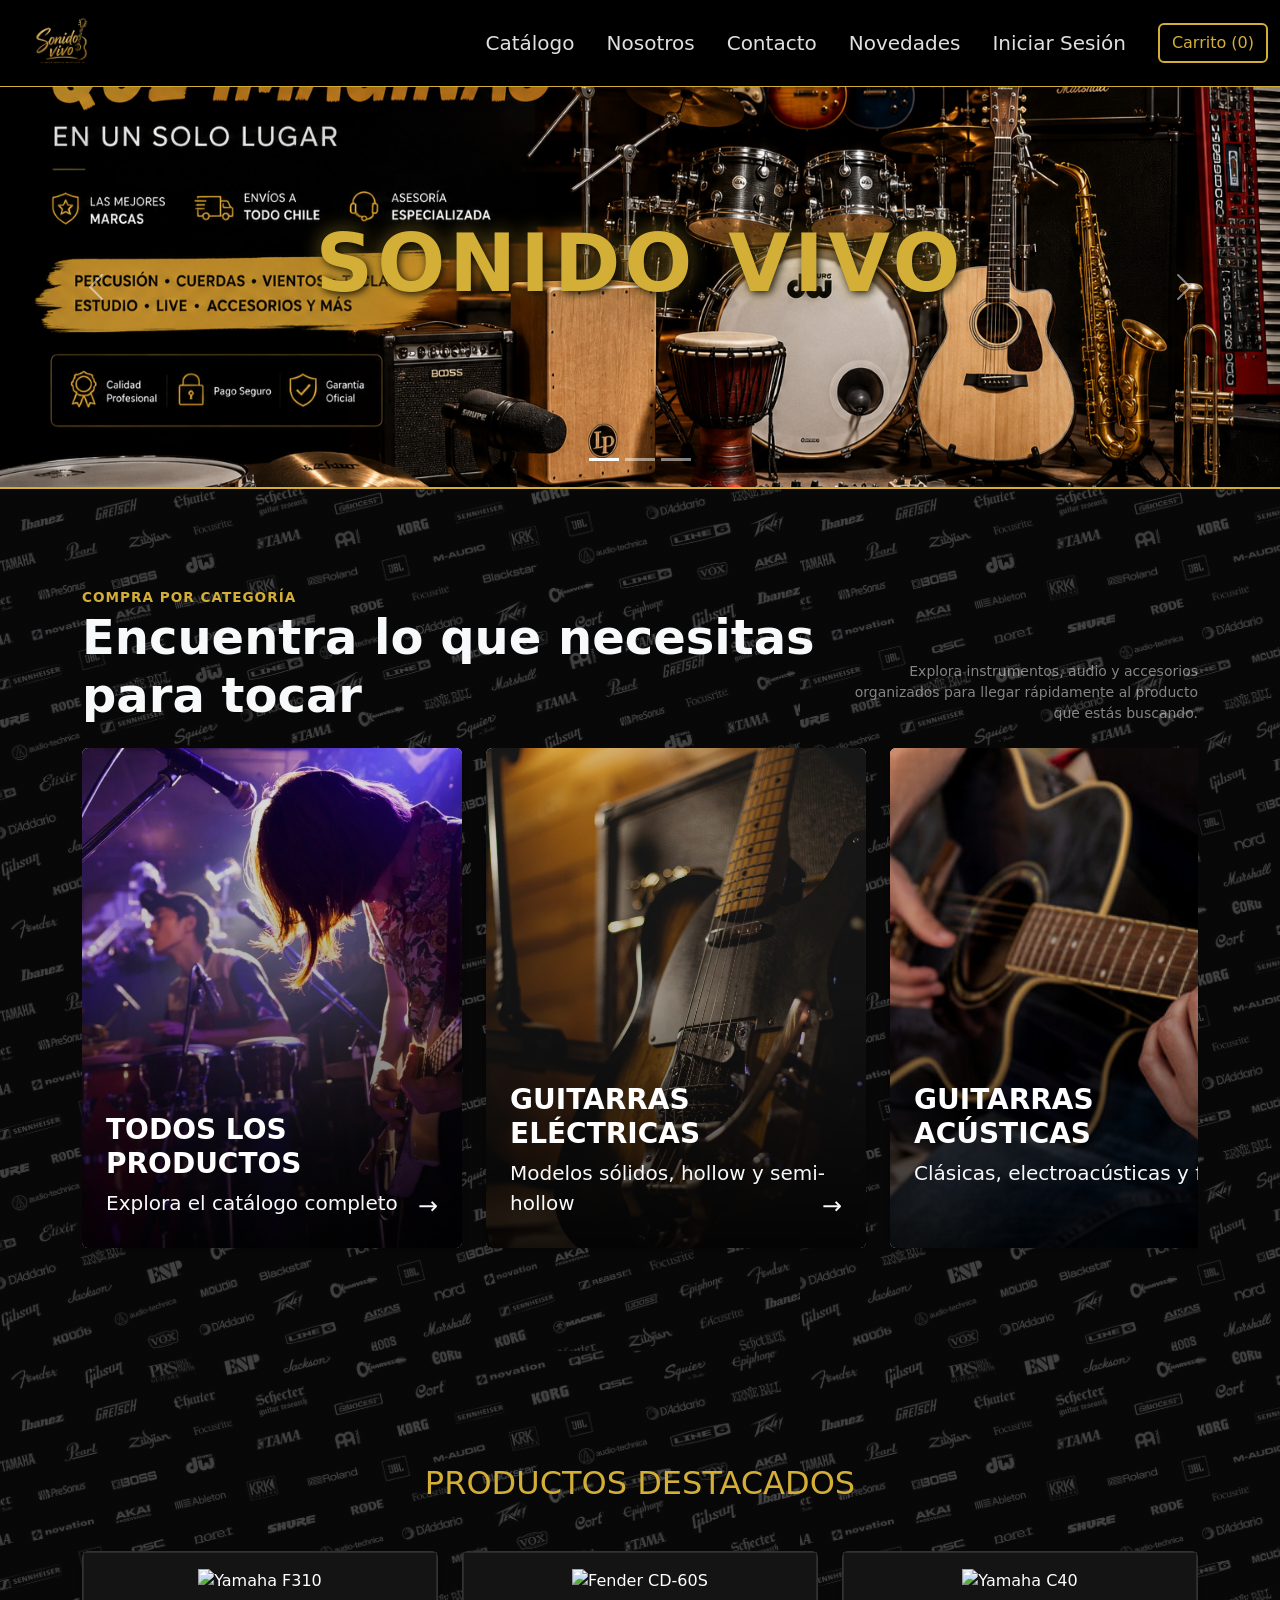
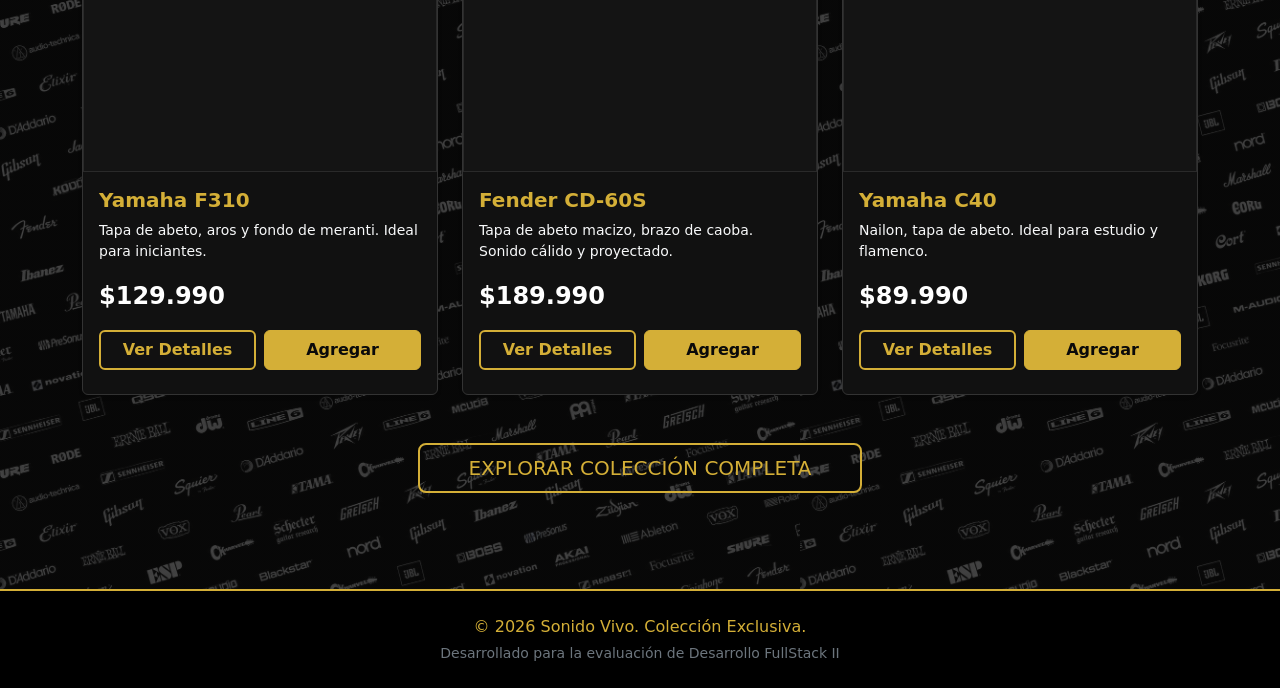
==== commit fa25b077: "corrección de hrf y src + fondos difuminados le arregle algunos hrf y src ya que no linkeaban bien, " ====
--- a/publico/index.html
+++ b/publico/index.html
@@ -5,7 +5,7 @@
     <meta name="viewport" content="width=device-width, initial-scale=1.0">
     <title>Sonido Vivo - Luxury Instruments</title>
     <link href="https://cdn.jsdelivr.net/npm/bootstrap@5.3.2/dist/css/bootstrap.min.css" rel="stylesheet">
-    <link rel="stylesheet" href="css/general.css">
+    <link rel="stylesheet" href="../css/general.css">
 </head>
 <body class="bg-patron-infinito d-flex flex-column min-vh-100">
 
@@ -13,7 +13,7 @@
         <nav class="navbar navbar-expand-lg navbar-dark bg-black sticky-top shadow border-bottom border-gold">
             <div class="container-fluid">
                 <a class="navbar-brand text-gold fw-bold p-0" href="index.html">
-                    <img src="img/logosonidovivo.png" alt="Sonido Vivo" width="100" height="70" style="object-fit: contain;">
+                    <img src="../img/logosonidovivo.png" alt="Sonido Vivo" width="100" height="70" style="object-fit: contain;">
                 </a>
                 <button class="navbar-toggler border-gold" type="button" data-bs-toggle="collapse" data-bs-target="#menuPrincipal">
                     <span class="navbar-toggler-icon"></span>
@@ -45,13 +45,13 @@
             </div>
             <div class="carousel-inner">
                 <div class="carousel-item active" data-bs-interval="5000">
-                    <img src="img/banner1.png" class="d-block w-100" alt="Tienda" style="height: 400px; object-fit: cover;">
+                    <img src="../img/banner1.png" class="d-block w-100" alt="Tienda" style="height: 400px; object-fit: cover;">
                 </div>
                 <div class="carousel-item" data-bs-interval="5000">
-                    <img src="img/Guitarras.png" class="d-block w-100" alt="Guitarras" style="height: 400px; object-fit: cover;">
+                    <img src="../img/Guitarras.png" class="d-block w-100" alt="Guitarras" style="height: 400px; object-fit: cover;">
                 </div>
                 <div class="carousel-item" data-bs-interval="5000">
-                    <img src="img/intrumentosvarios.png" class="d-block w-100" alt="Percusión" style="height: 400px; object-fit: cover;">
+                    <img src="../img/intrumentosvarios.png" class="d-block w-100" alt="Percusión" style="height: 400px; object-fit: cover;">
                 </div>
             </div>
             <button class="carousel-control-prev" type="button" data-bs-target="#carruselSonidoVivo" data-bs-slide="prev">
@@ -71,8 +71,8 @@
                 <span class="text-gold fw-bold text-uppercase" style="letter-spacing: 1px; font-size: 0.85rem;">Compra por categoría</span>
                 <h2 class="display-5 fw-bold mb-0 text-light">Encuentra lo que necesitas para tocar</h2>
             </div>
-            <div class="col-md-4 text-md-end mt-3 mt-md-0">
-                <p class="mb-0 small text-secondary">Explora instrumentos, audio y accesorios organizados para llegar rápidamente al producto que estás buscando.</p>
+            <div class="col-md-4 text-md-end mt-3 mt-md-0 tarjeta-texto">
+                <p class="mb-0 small text-secondary text-white-50">Explora instrumentos, audio y accesorios organizados para llegar rápidamente al producto que estás buscando.</p>
             </div>
         </div>
 
@@ -88,7 +88,7 @@
             <div id="contenedor-categorias" class="d-flex flex-nowrap gap-4 pb-4 ocultar-scrollbar" style="overflow-x: auto; scroll-behavior: smooth;">
                 
                 <a href="catalogo_general.html" class="card text-white text-decoration-none border-0 shadow-sm flex-shrink-0 tarjeta-categoria" style="width: 380px; min-height: 500px;">
-                    <img src="img/todos.webp" alt="Todos los productos" class="img-fondo">
+                    <img src="../img/todos.webp" alt="Todos los productos" class="img-fondo">
                     <div class="capa-gradiente"></div>
                     <div class="card-body d-flex flex-column justify-content-end p-4 contenido-texto">
                         <h3 class="card-title fw-bold text-white text-uppercase fs-3">Todos los productos</h3>
@@ -97,7 +97,7 @@
                 </a>
                 
                 <a href="catalogo_general.html?categoria=Guitarras Eléctricas" class="card text-white text-decoration-none border-0 shadow-sm flex-shrink-0 tarjeta-categoria" style="width: 380px; min-height: 500px;">
-                    <img src="img/guitarras/guitarra_e.avif" alt="Guitarras Eléctricas" class="img-fondo">
+                    <img src="../img/guitarras/guitarra_e.avif" alt="Guitarras Eléctricas" class="img-fondo">
                     <div class="capa-gradiente"></div>
                     <div class="card-body d-flex flex-column justify-content-end p-4 contenido-texto">
                         <h3 class="card-title fw-bold text-white text-uppercase fs-3">Guitarras Eléctricas</h3>
@@ -106,7 +106,7 @@
                 </a>
                 
                 <a href="catalogo_general.html?categoria=Guitarras Acústicas" class="card text-white text-decoration-none border-0 shadow-sm flex-shrink-0 tarjeta-categoria" style="width: 380px; min-height: 500px;">
-                    <img src="img/guitarras/guitarracatalogoHD.jpg" alt="Guitarras Acústicas" class="img-fondo">
+                    <img src="../img/guitarras/guitarracatalogoHD.jpg" alt="Guitarras Acústicas" class="img-fondo">
                     <div class="capa-gradiente"></div>
                     <div class="card-body d-flex flex-column justify-content-end p-4 contenido-texto">
                         <h3 class="card-title fw-bold text-white text-uppercase fs-3">Guitarras Acústicas</h3>
@@ -115,7 +115,7 @@
                 </a>
                 
                 <a href="catalogo_general.html?categoria=Bajos Eléctricos" class="card text-white text-decoration-none border-0 shadow-sm flex-shrink-0 tarjeta-categoria" style="width: 380px; min-height: 500px;">
-                    <img src="img/bajos/bajos.jpg" alt="Bajos Eléctricos" class="img-fondo">
+                    <img src="../img/bajos/bajos.jpg" alt="Bajos Eléctricos" class="img-fondo">
                     <div class="capa-gradiente"></div>
                     <div class="card-body d-flex flex-column justify-content-end p-4 contenido-texto">
                         <h3 class="card-title fw-bold text-white text-uppercase fs-3">Bajos Eléctricos</h3>
@@ -124,7 +124,7 @@
                 </a>
                 
                 <a href="catalogo_general.html?categoria=Baterías" class="card text-white text-decoration-none border-0 shadow-sm flex-shrink-0 tarjeta-categoria" style="width: 380px; min-height: 500px;">
-                    <img src="img/baterias/drumscatalogoHD.jpg" alt="Baterías" class="img-fondo">
+                    <img src="../img/baterias/drumscatalogoHD.jpg" alt="Baterías" class="img-fondo">
                     <div class="capa-gradiente"></div>
                     <div class="card-body d-flex flex-column justify-content-end p-4 contenido-texto">
                         <h3 class="card-title fw-bold text-white text-uppercase fs-3">Baterías</h3>
@@ -133,7 +133,7 @@
                 </a>
                 
                 <a href="catalogo_general.html?categoria=Teclados y Pianos" class="card text-white text-decoration-none border-0 shadow-sm flex-shrink-0 tarjeta-categoria" style="width: 380px; min-height: 500px;">
-                    <img src="img/teclados/pianocatalogoHD.jpg" alt="Teclados y Pianos" class="img-fondo">
+                    <img src="../img/teclados/pianocatalogoHD.jpg" alt="Teclados y Pianos" class="img-fondo">
                     <div class="capa-gradiente"></div>
                     <div class="card-body d-flex flex-column justify-content-end p-4 contenido-texto">
                         <h3 class="card-title fw-bold text-white text-uppercase fs-3">Teclados y Pianos</h3>
@@ -142,7 +142,7 @@
                 </a>
                 
                 <a href="catalogo_general.html?categoria=Amplificadores" class="card text-white text-decoration-none border-0 shadow-sm flex-shrink-0 tarjeta-categoria" style="width: 380px; min-height: 500px;">
-                    <img src="img/amplificadores/amplificadores.jpg" alt="Amplificadores" class="img-fondo">
+                    <img src="../img/amplificadores/amplificadores.jpg" alt="Amplificadores" class="img-fondo">
                     <div class="capa-gradiente"></div>
                     <div class="card-body d-flex flex-column justify-content-end p-4 contenido-texto">
                         <h3 class="card-title fw-bold text-white text-uppercase fs-3">Amplificadores</h3>
@@ -151,7 +151,7 @@
                 </a>
                 
                 <a href="catalogo_general.html?categoria=Micrófonos" class="card text-white text-decoration-none border-0 shadow-sm flex-shrink-0 tarjeta-categoria" style="width: 380px; min-height: 500px;">
-                    <img src="img/microfonos/microfonos.jpg" alt="Micrófonos" class="img-fondo">
+                    <img src="../img/microfonos/microfonos.jpg" alt="Micrófonos" class="img-fondo">
                     <div class="capa-gradiente"></div>
                     <div class="card-body d-flex flex-column justify-content-end p-4 contenido-texto">
                         <h3 class="card-title fw-bold text-white text-uppercase fs-3">Micrófonos</h3>
@@ -160,7 +160,7 @@
                 </a>
                 
                 <a href="catalogo_general.html?categoria=Pedales de Efectos" class="card text-white text-decoration-none border-0 shadow-sm flex-shrink-0 tarjeta-categoria" style="width: 380px; min-height: 500px;">
-                    <img src="img/pedales/pedales.avif" alt="Pedales de Efectos" class="img-fondo">
+                    <img src="../img/pedales/pedales.avif" alt="Pedales de Efectos" class="img-fondo">
                     <div class="capa-gradiente"></div>
                     <div class="card-body d-flex flex-column justify-content-end p-4 contenido-texto">
                         <h3 class="card-title fw-bold text-white text-uppercase fs-3">Pedales de Efectos</h3>
@@ -169,7 +169,7 @@
                 </a>
                 
                 <a href="catalogo_general.html?categoria=Accesorios" class="card text-white text-decoration-none border-0 shadow-sm flex-shrink-0 tarjeta-categoria" style="width: 380px; min-height: 500px;">
-                    <img src="img/accesorios/accesorios.avif" alt="Accesorios" class="img-fondo">
+                    <img src="../img/accesorios/accesorios.avif" alt="Accesorios" class="img-fondo">
                     <div class="capa-gradiente"></div>
                     <div class="card-body d-flex flex-column justify-content-end p-4 contenido-texto">
                         <h3 class="card-title fw-bold text-white text-uppercase fs-3">Accesorios</h3>
@@ -178,7 +178,7 @@
                 </a>
                 
                 <a href="catalogo_general.html?categoria=Estudio y Grabación" class="card text-white text-decoration-none border-0 shadow-sm flex-shrink-0 tarjeta-categoria" style="width: 380px; min-height: 500px;">
-                    <img src="img/estudio/audiocatalogoHD.jpg" alt="Estudio y Grabación" class="img-fondo">
+                    <img src="../img/estudio/audiocatalogoHD.jpg" alt="Estudio y Grabación" class="img-fondo">
                     <div class="capa-gradiente"></div>
                     <div class="card-body d-flex flex-column justify-content-end p-4 contenido-texto">
                         <h3 class="card-title fw-bold text-white text-uppercase fs-3">Estudio y Grabación</h3>
@@ -227,7 +227,7 @@
     </footer>
 
     <script src="https://cdn.jsdelivr.net/npm/bootstrap@5.3.2/dist/js/bootstrap.bundle.min.js"></script>
-    <script src="js/main.js"></script>
-    <script src="js/catalogo.js"></script>
+    <script src="../js/main.js"></script>
+    <script src="../js/catalogo.js"></script>
 </body>
 </html>
--- a/css/general.css
+++ b/css/general.css
@@ -0,0 +1,283 @@
+/* Estilos Luxury unificados - Sonido Vivo */
+
+body.bg-luxury {
+    background-color: #0a0a0a !important;
+    color: #e0e0e0 !important;
+}
+
+.text-gold {
+    color: #D4AF37 !important;
+}
+
+.border-gold {
+    border-color: #D4AF37 !important;
+}
+
+.bg-dark-luxury {
+    background-color: #141414 !important;
+    border: 1px solid #2a2a2a;
+}
+
+.btn-gold {
+    background-color: #D4AF37 !important;
+    color: #0a0a0a !important;
+    border: 1px solid #D4AF37 !important;
+    transition: all 0.3s ease;
+}
+
+.btn-gold:hover {
+    background-color: #0a0a0a !important;
+    color: #D4AF37 !important;
+    border-color: #D4AF37 !important;
+}
+
+.btn-outline-gold {
+    background-color: transparent !important;
+    color: #D4AF37 !important;
+    border: 2px solid #D4AF37 !important;
+    transition: all 0.3s ease;
+}
+
+.btn-outline-gold:hover {
+    background-color: #D4AF37 !important;
+    color: #0a0a0a !important;
+}
+
+.card-luxury {
+    background-color: #111 !important;
+    border: 1px solid #333 !important;
+    transition: transform 0.3s, border-color 0.3s;
+    color: #e0e0e0;
+}
+
+.card-luxury:hover {
+    transform: translateY(-5px);
+    border-color: #D4AF37 !important;
+}
+
+.list-group-item-luxury {
+    background-color: #1a1a1a;
+    border: 1px solid #333;
+    color: #e0e0e0;
+}
+
+.form-control, .form-select {
+    background-color: #1a1a1a !important;
+    color: #fff !important;
+    border: 1px solid #444 !important;
+}
+
+.form-control:focus, .form-select:focus {
+    background-color: #222 !important;
+    color: #D4AF37 !important;
+    border-color: #D4AF37 !important;
+    box-shadow: 0 0 0 0.25rem rgba(212, 175, 55, 0.25) !important;
+}
+
+.form-control::placeholder {
+    color: #888 !important;
+}
+
+.navbar .nav-link {
+    color: #e0e0e0 !important;
+}
+
+.navbar .nav-link:hover,
+.navbar .nav-link.active {
+    color: #D4AF37 !important;
+}
+
+.navbar-toggler:focus {
+    box-shadow: 0 0 0 0.2rem rgba(212, 175, 55, 0.35);
+}
+
+.titulo-principal {
+    font-size: 5rem;
+    font-weight: 900;
+    letter-spacing: 4px;
+    text-shadow: 2px 2px 8px rgba(0, 0, 0, 0.9), 0px 0px 20px rgba(212, 175, 55, 0.6);
+}
+
+@media (max-width: 768px) {
+    .titulo-principal { font-size: 3rem; }
+}
+
+.hero-carrusel {
+    height: 60vh;
+    overflow: hidden;
+}
+
+.hero-carrusel .carousel-item img {
+    object-fit: cover;
+}
+
+.hero-capa-oscura {
+    background-color: rgba(0, 0, 0, 0.6);
+    z-index: 1;
+}
+
+.hero-contenido {
+    z-index: 2;
+}
+
+.tarjeta-categoria {
+    overflow: hidden;
+    position: relative;
+}
+
+.tarjeta-categoria .img-fondo {
+    position: absolute;
+    top: 0;
+    left: 0;
+    width: 100%;
+    height: 100%;
+    object-fit: cover;
+    transition: transform 0.5s ease;
+    z-index: 1;
+}
+
+.tarjeta-categoria:hover .img-fondo {
+    transform: scale(1.1);
+}
+
+.tarjeta-categoria .capa-gradiente {
+    position: absolute;
+    top: 0;
+    left: 0;
+    width: 100%;
+    height: 100%;
+    background: linear-gradient(to top, rgba(0,0,0,0.85) 0%, rgba(0,0,0,0.3) 50%, rgba(0,0,0,0.1) 100%);
+    z-index: 2;
+}
+
+.tarjeta-categoria .contenido-texto {
+    position: relative;
+    z-index: 3;
+}
+
+.offcanvas-luxury {
+    background-color: #111 !important;
+    color: #e0e0e0 !important;
+    border-left: 1px solid #D4AF37 !important;
+}
+
+.offcanvas-luxury .offcanvas-header {
+    border-bottom: 1px solid #D4AF37;
+}
+
+.offcanvas-luxury .list-group-item {
+    background-color: #1a1a1a;
+    border: 1px solid #333;
+    color: #e0e0e0;
+}
+
+.breadcrumb-item a {
+    color: #D4AF37;
+    text-decoration: none;
+}
+
+.breadcrumb-item.active {
+    color: #aaa;
+}
+
+.table-luxury {
+    color: #e0e0e0;
+}
+
+.table-luxury > :not(caption) > * > * {
+    background-color: #141414;
+    color: #e0e0e0;
+    border-color: #333;
+}
+
+@keyframes moverFondoDiagonal {
+    0% {
+        background-position: 0 0;
+    }
+    100% {
+        background-position: 500px 500px;
+    }
+}
+
+.bg-patron-infinito {
+    background-image:
+        linear-gradient(rgba(10, 10, 10, 0.75), rgba(10, 10, 10, 0.75)),
+        url('../img/bg-logos.png');
+    background-repeat: repeat;
+    background-size: 800px;
+    background-color: #0a0a0a;
+    animation: moverFondoDiagonal 40s linear infinite;
+}
+
+/* Ocultar barra de scroll nativa para el carrusel de categorías */
+.ocultar-scrollbar {
+    -ms-overflow-style: none;  /* IE y Edge */
+    scrollbar-width: none;  /* Firefox */
+}
+.ocultar-scrollbar::-webkit-scrollbar {
+    display: none; /* Chrome, Safari y Opera */
+}
+
+/* Zonas interactivas para el Auto-Scroll */
+.zona-scroll {
+    position: absolute;
+    top: 0;
+    bottom: 24px; /* Respeta el padding inferior (pb-4) del contenedor */
+    width: 120px;
+    z-index: 10;
+    cursor: pointer;
+    align-items: center;
+    justify-content: center;
+    transition: opacity 0.3s ease;
+    opacity: 0; /* Invisibles hasta que pasas el mouse */
+}
+
+.zona-scroll:hover {
+    opacity: 1; /* Aparecen suavemente al pasar el cursor */
+}
+
+.zona-scroll-izq {
+    left: 0;
+    background: linear-gradient(to right, rgba(10,10,10,0.95), transparent);
+}
+
+.zona-scroll-der {
+    right: 0;
+    background: linear-gradient(to left, rgba(10,10,10,0.95), transparent);
+}
+
+.flecha-indicador {
+    color: #D4AF37;
+    font-size: 3.5rem;
+    text-shadow: 2px 2px 10px rgba(0,0,0,0.9);
+    transition: transform 0.2s ease;
+}
+
+.zona-scroll:hover .flecha-indicador {
+    transform: scale(1.1); /* Pequeño efecto de zoom al apuntar */
+}
+
+
+/* Con esto solucionamos que el texto ni se veia*/
+
+.contenedor-general {
+    background-image:
+    /* El degradado protector */
+    linear-gradient(to right, rgba(0,0,0,0) 0%, rgba(0,0,0,0.6) 60%, rgba(0,0,0,0.9) 100%),
+}
+
+.detalle-producto-info {
+  /* Fondo muy suave con degradado que protege todo el bloque de texto */
+    background: linear-gradient(135deg, rgba(0, 0, 0, 0.75) 0%, rgba(0, 0, 0, 0.4) 100%);
+    backdrop-filter: blur(6px);
+    -webkit-backdrop-filter: blur(6px);
+  /* Sin bordes marcados para que no parezca un recuadro cerrado */
+    padding: 1.5rem;
+    border-radius: 16px;
+}
+
+.breadcrumb {
+  background-color: transparent !important;
+  padding: 0;
+  margin-bottom: 1.5rem;
+}
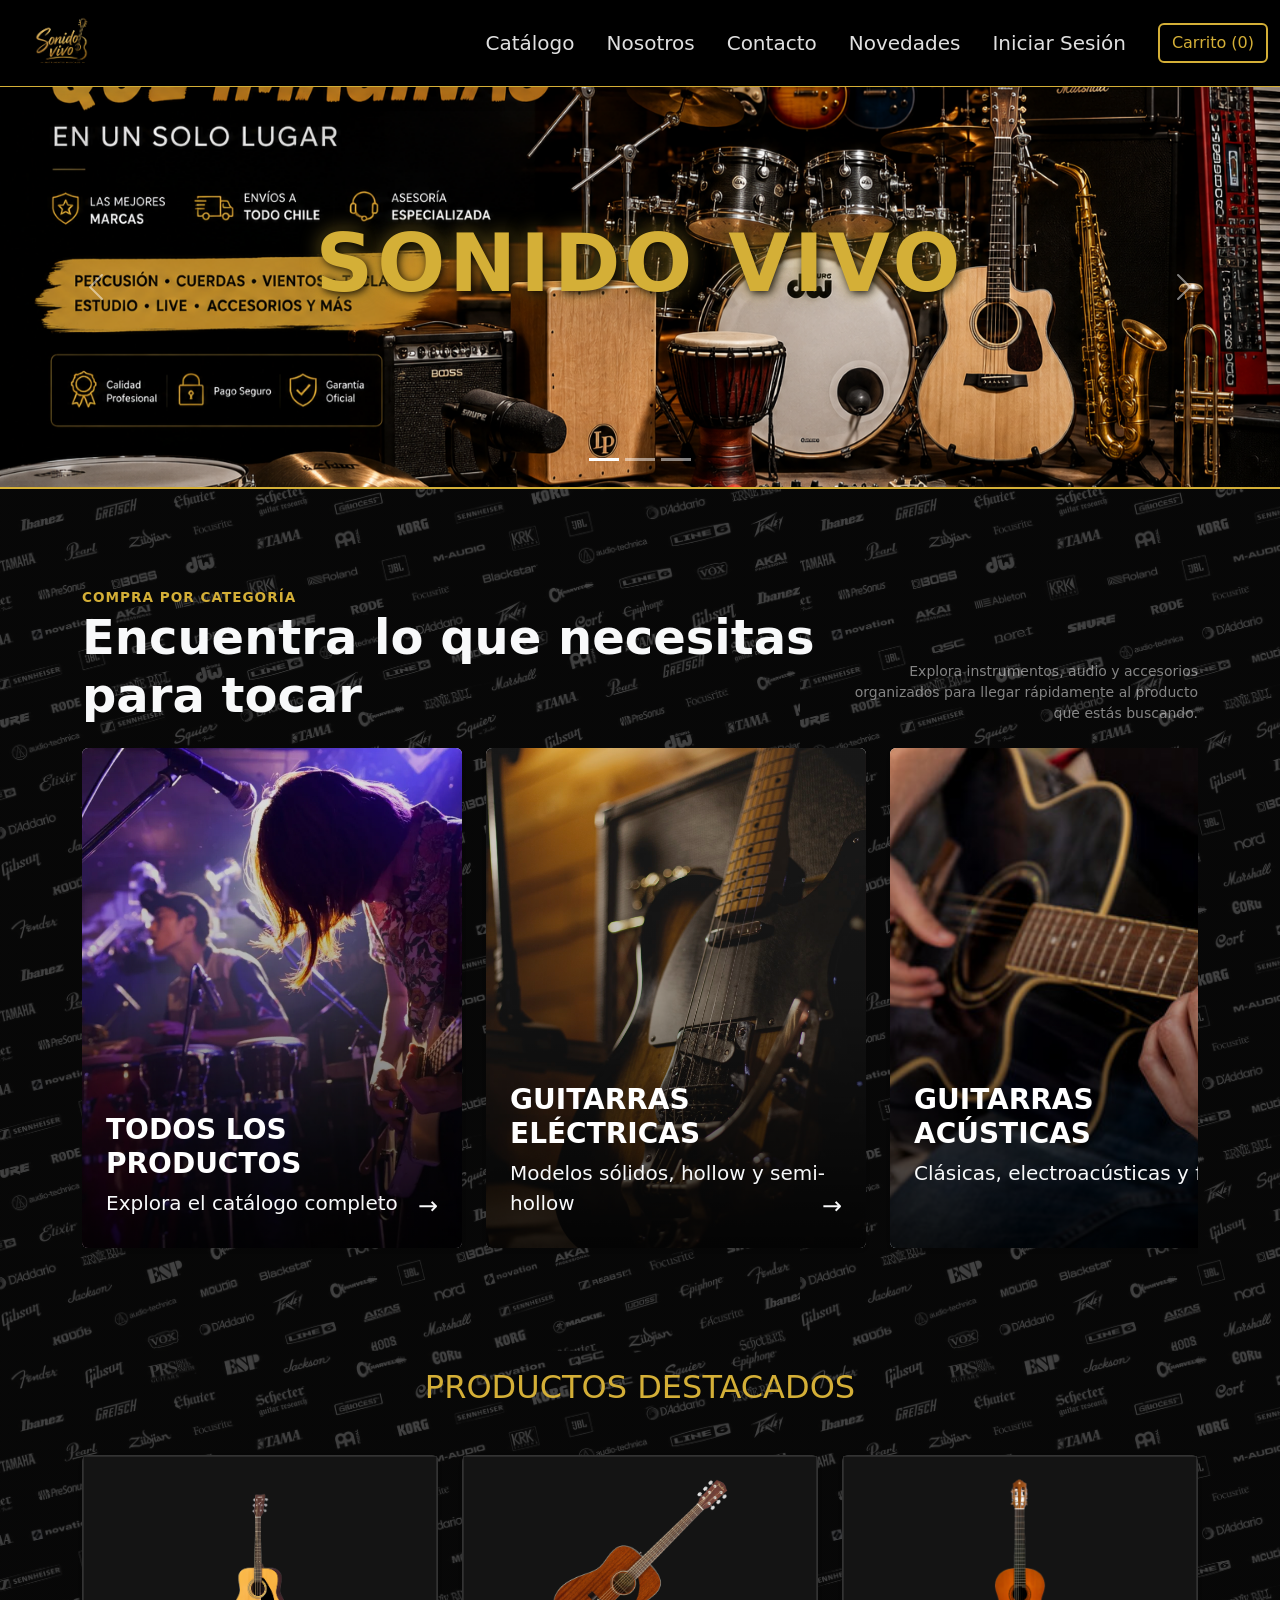
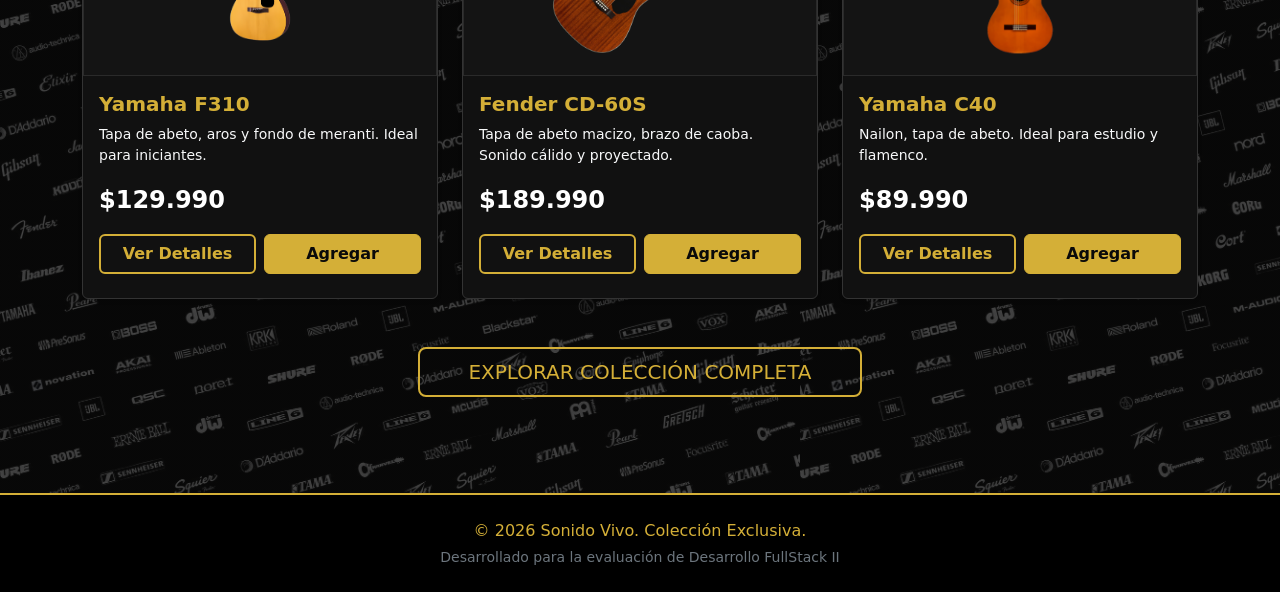
==== commit db32e004: "Actualización imagenes restantes y corrección posición Productos Destacados Cambios en el index, se " ====
--- a/publico/index.html
+++ b/publico/index.html
@@ -65,13 +65,13 @@
         </div>
     </header>
 
-    <section class="container my-5 py-5">
+    <section class="container mt-5 pt-5 mb-5">
         <div class="row mb-4 align-items-end">
             <div class="col-md-8">
                 <span class="text-gold fw-bold text-uppercase" style="letter-spacing: 1px; font-size: 0.85rem;">Compra por categoría</span>
                 <h2 class="display-5 fw-bold mb-0 text-light">Encuentra lo que necesitas para tocar</h2>
             </div>
-            <div class="col-md-4 text-md-end mt-3 mt-md-0 tarjeta-texto">
+            <div class="col-md-4 text-md-end mt-3 mt-md-0 contenedor-general">
                 <p class="mb-0 small text-secondary text-white-50">Explora instrumentos, audio y accesorios organizados para llegar rápidamente al producto que estás buscando.</p>
             </div>
         </div>
@@ -194,7 +194,7 @@
         </div>
     </section>
 
-    <main class="container my-5 py-5">
+    <main class="container mb-5 pb-5 mt-5">
         <h2 class="text-center mb-5 text-gold text-uppercase">Productos Destacados</h2>
         <div class="row justify-content-center" id="contenedor-destacados"></div>
         <div class="text-center mt-4">
--- a/css/general.css
+++ b/css/general.css
@@ -276,8 +276,9 @@
     border-radius: 16px;
 }
 
+
 .breadcrumb {
-  background-color: transparent !important;
-  padding: 0;
-  margin-bottom: 1.5rem;
+    background-color: transparent !important;
+    padding: 0;
+    margin-bottom: 1.5rem;
 }
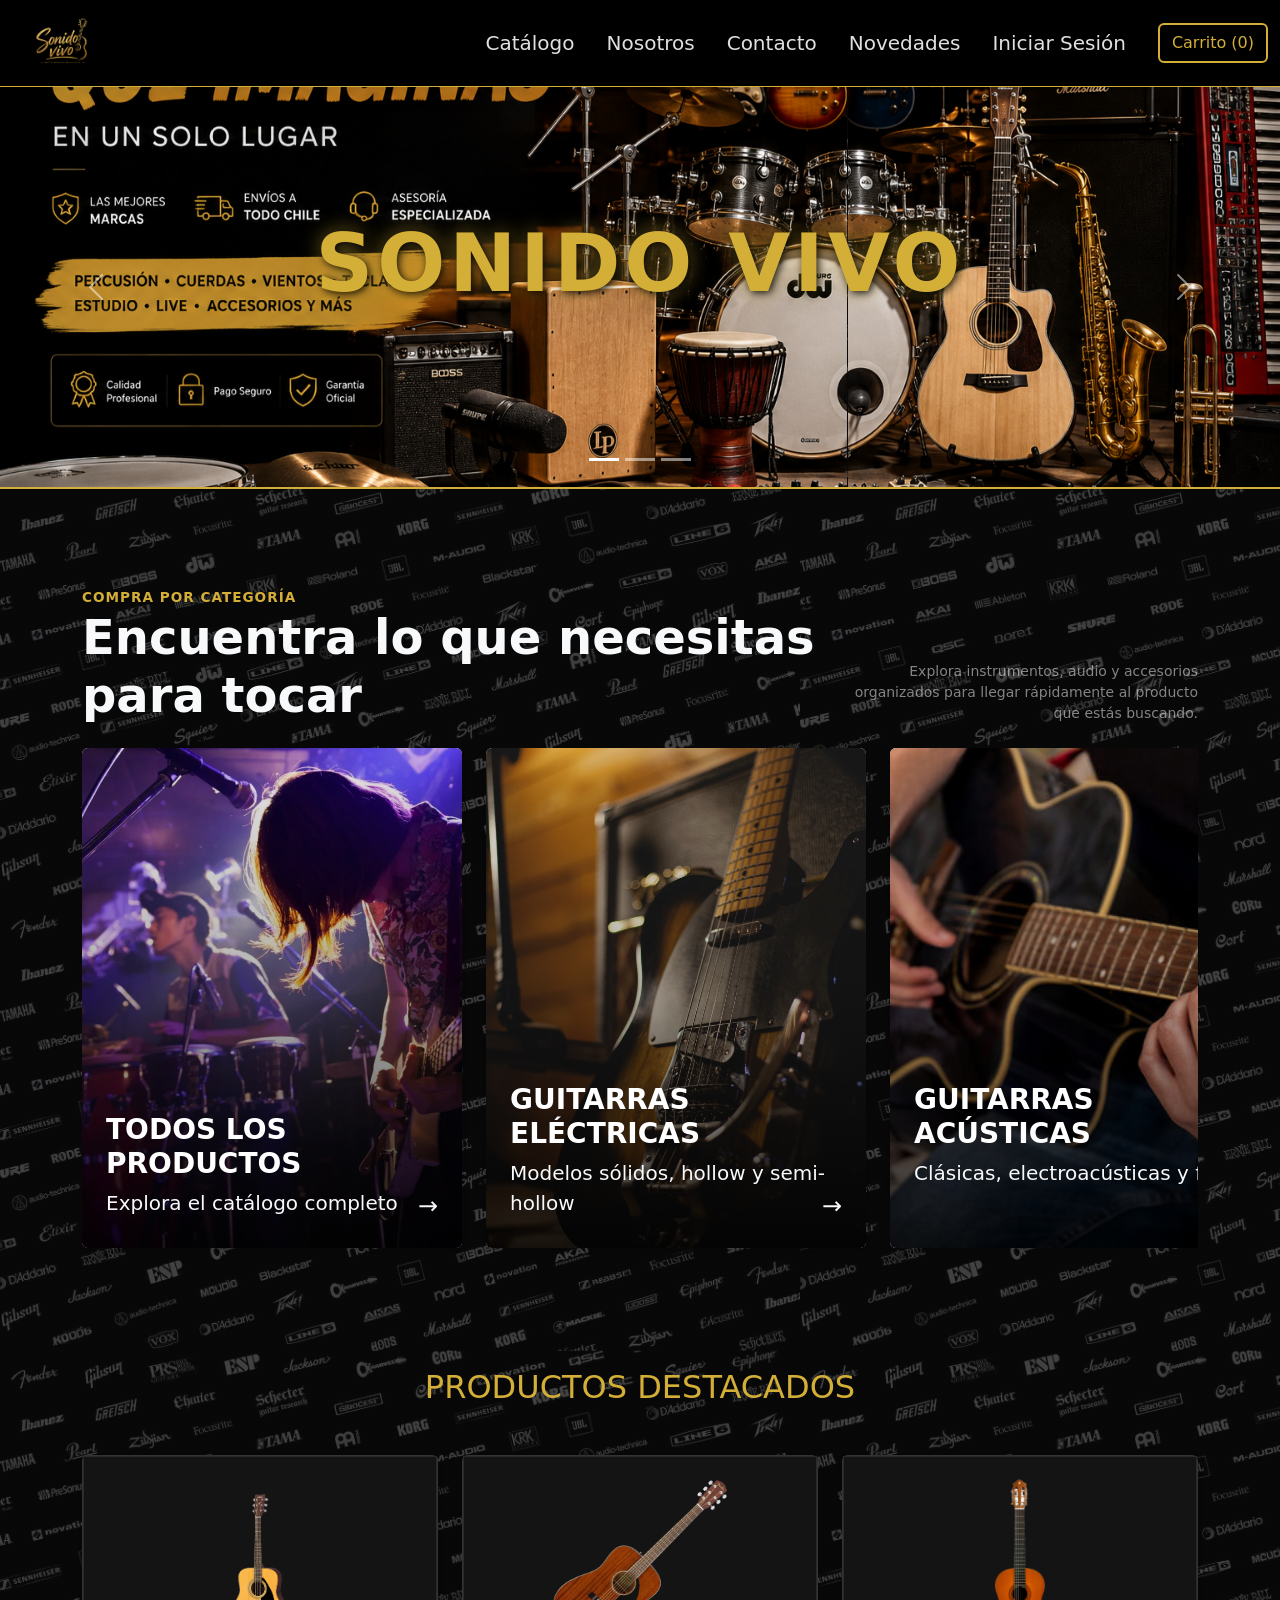
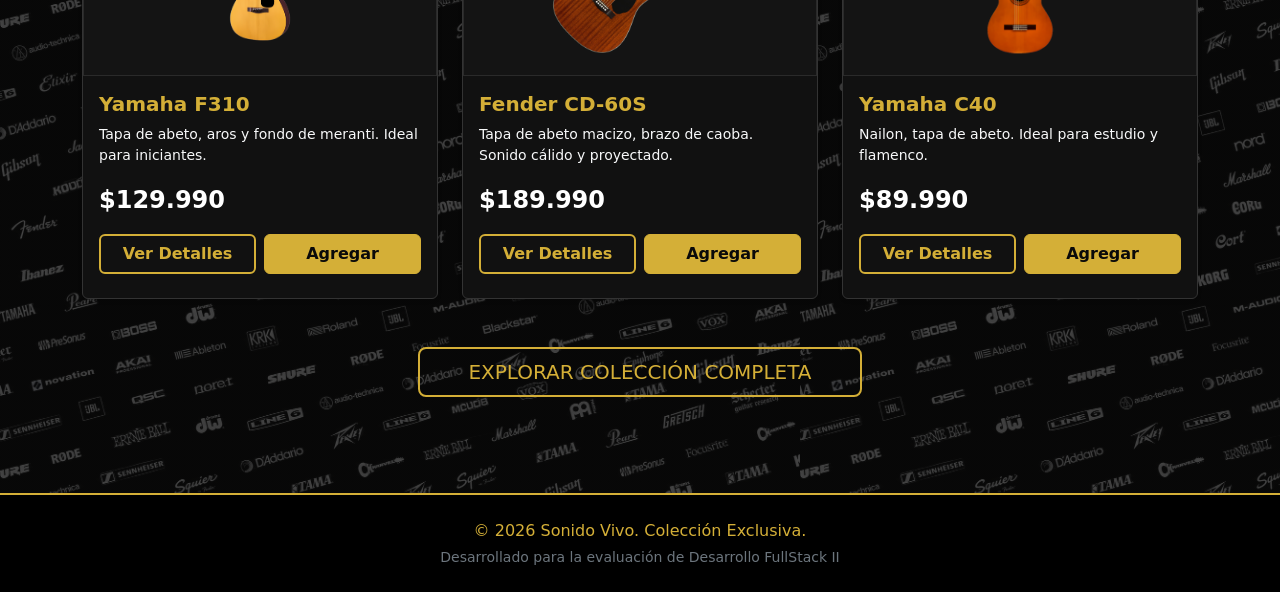
==== commit 3aed9310: "Delete comentarios Tenemos hartos comentarios para guiarnos, pero por el tema de evaluación se quita" ====
--- a/publico/index.html
+++ b/publico/index.html
@@ -76,15 +76,15 @@
             </div>
         </div>
 
-        <!-- Envoltorio relativo para posicionar las zonas de scroll -->
+
         <div class="position-relative">
             
-            <!-- Zona interactiva izquierda (oculta en móviles, visible en escritorio) -->
+
             <div id="zona-scroll-izq" class="zona-scroll zona-scroll-izq d-none d-md-flex">
                 <span class="flecha-indicador">❮</span>
             </div>
 
-            <!-- Contenedor principal de las tarjetas -->
+
             <div id="contenedor-categorias" class="d-flex flex-nowrap gap-4 pb-4 ocultar-scrollbar" style="overflow-x: auto; scroll-behavior: smooth;">
                 
                 <a href="catalogo_general.html" class="card text-white text-decoration-none border-0 shadow-sm flex-shrink-0 tarjeta-categoria" style="width: 380px; min-height: 500px;">
@@ -187,7 +187,7 @@
                 </a>
             </div>
 
-            <!-- Zona interactiva derecha (oculta en móviles) -->
+
             <div id="zona-scroll-der" class="zona-scroll zona-scroll-der d-none d-md-flex">
                 <span class="flecha-indicador">❯</span>
             </div>
--- a/css/general.css
+++ b/css/general.css
@@ -1,4 +1,4 @@
-/* Estilos Luxury unificados - Sonido Vivo */
+/* Estilos Luxury - Sonido Vivo */
 
 body.bg-luxury {
     background-color: #0a0a0a !important;
@@ -258,20 +258,17 @@
 }
 
 
-/* Con esto solucionamos que el texto ni se veia*/
+/* Con esto solucionamos que el texto ni se veia, cuadros con degradado bien suavecitos*/
 
 .contenedor-general {
     background-image:
-    /* El degradado protector */
     linear-gradient(to right, rgba(0,0,0,0) 0%, rgba(0,0,0,0.6) 60%, rgba(0,0,0,0.9) 100%),
 }
 
 .detalle-producto-info {
-  /* Fondo muy suave con degradado que protege todo el bloque de texto */
     background: linear-gradient(135deg, rgba(0, 0, 0, 0.75) 0%, rgba(0, 0, 0, 0.4) 100%);
     backdrop-filter: blur(6px);
     -webkit-backdrop-filter: blur(6px);
-  /* Sin bordes marcados para que no parezca un recuadro cerrado */
     padding: 1.5rem;
     border-radius: 16px;
 }
